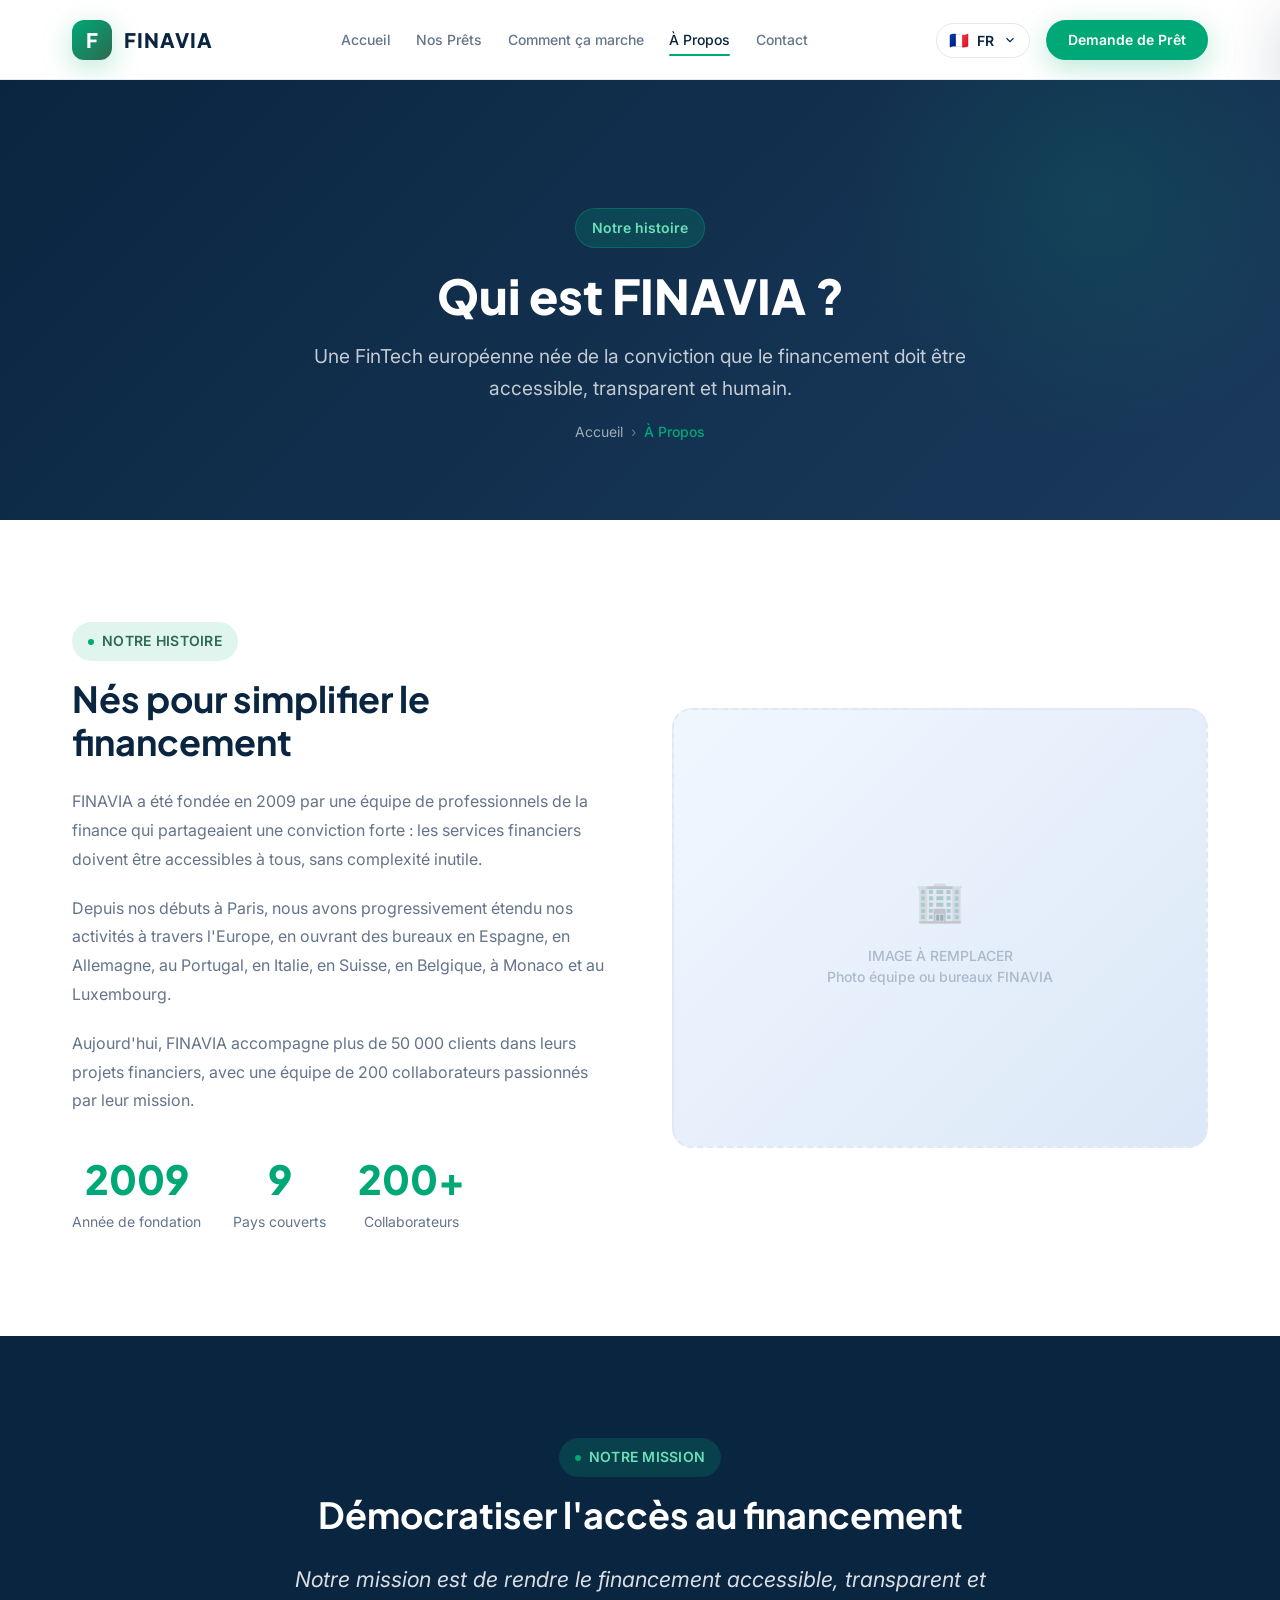
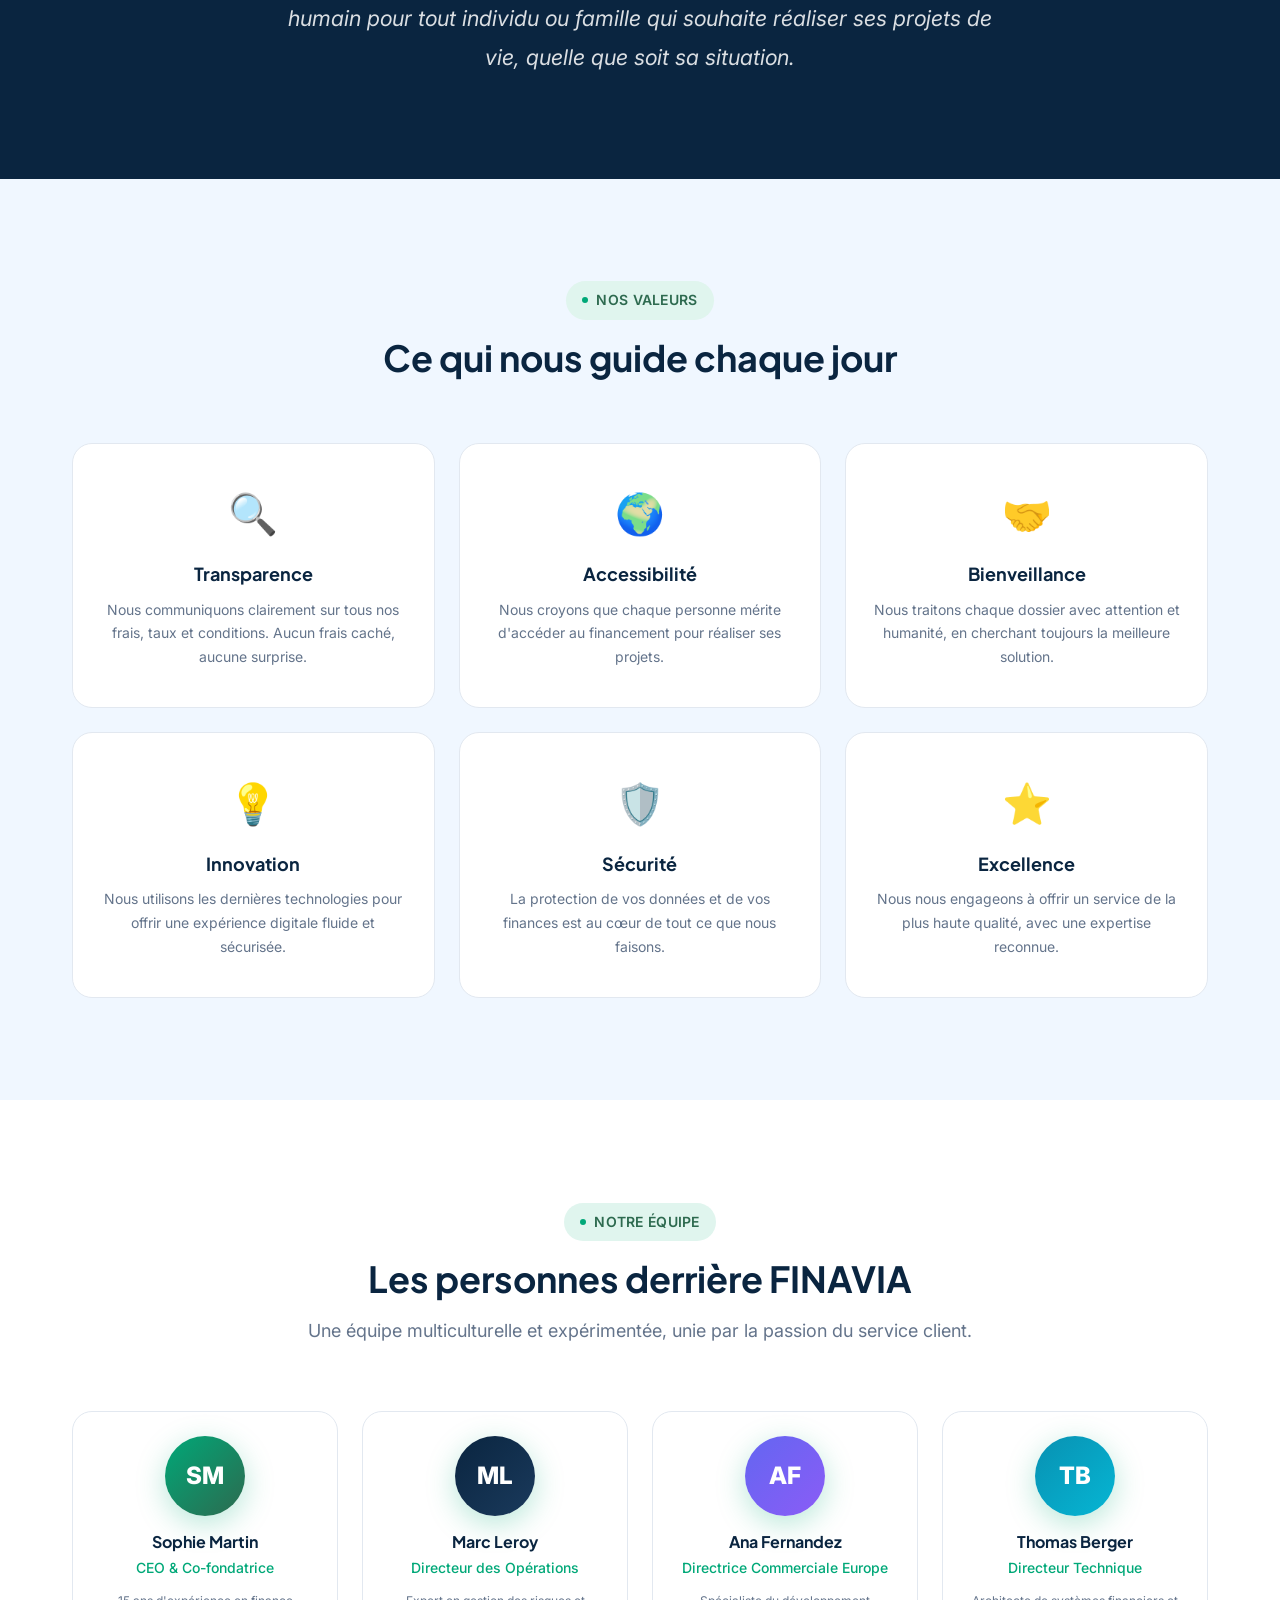
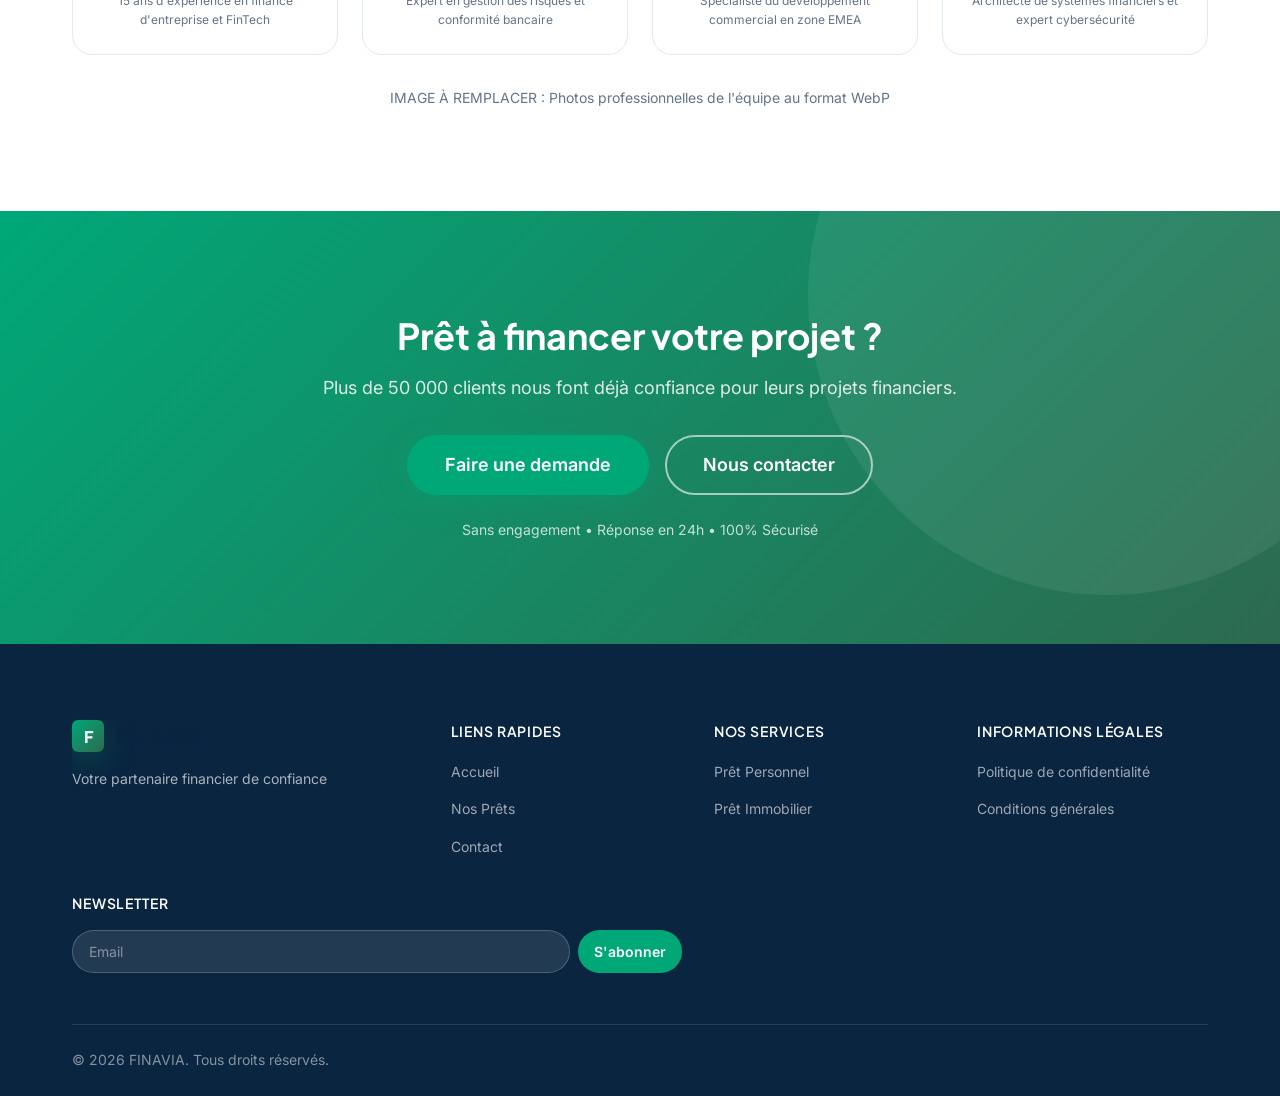
==== a-propos.html @ adb617b3 "premier commit" ====
<!DOCTYPE html>
<html lang="fr">
<head>
  <meta charset="UTF-8">
  <meta name="viewport" content="width=device-width, initial-scale=1.0">
  <title>À Propos – L'histoire de FINAVIA | Financement européen</title>
  <meta name="description" content="Découvrez FINAVIA : notre histoire, notre mission, nos valeurs et notre équipe. Une FinTech européenne dédiée à rendre le financement accessible à tous.">
  <link rel="icon" type="image/svg+xml" href="assets/favicon.svg">
  <link rel="preconnect" href="https://fonts.googleapis.com">
  <link href="https://fonts.googleapis.com/css2?family=Plus+Jakarta+Sans:wght@400;500;600;700;800&family=Inter:wght@400;500;600;700&display=swap" rel="stylesheet">
  <link rel="stylesheet" href="css/main.css">
  <link rel="stylesheet" href="css/animations.css">
  <link rel="stylesheet" href="css/responsive.css">
</head>
<body>
  <a class="skip-link" href="#main-content">Aller au contenu principal</a>
  <div class="mobile-overlay" id="mobileOverlay"></div>
  <header class="site-header" id="site-header">
    <div class="container header-inner">
      <a href="index.html" class="header-logo"><div class="logo-icon">F</div><span class="logo-text">FINAVIA</span></a>
      <nav class="header-nav"><ul class="nav-list">
        <li><a href="index.html" class="nav-link" data-i18n="nav.home">Accueil</a></li>
        <li><a href="nos-prets.html" class="nav-link" data-i18n="nav.loans">Nos Prêts</a></li>
        <li><a href="comment-ca-marche.html" class="nav-link" data-i18n="nav.howItWorks">Comment ça marche</a></li>
        <li><a href="a-propos.html" class="nav-link" data-i18n="nav.about">À Propos</a></li>
        <li><a href="contact.html" class="nav-link" data-i18n="nav.contact">Contact</a></li>
      </ul></nav>
      <div class="header-actions">
        <div class="lang-switcher" id="langSwitcher"><button class="lang-current" id="langCurrent" aria-haspopup="true" aria-expanded="false"><span class="lang-flag" id="currentFlag">🇫🇷</span><span class="lang-code" id="currentCode">FR</span><svg class="lang-chevron" viewBox="0 0 24 24" fill="none" stroke="currentColor" stroke-width="2"><polyline points="6 9 12 15 18 9"/></svg></button><div class="lang-dropdown" id="langDropdown" role="menu"><button class="lang-option" data-lang="fr">🇫🇷 Français</button><button class="lang-option" data-lang="es">🇪🇸 Español</button><button class="lang-option" data-lang="de">🇩🇪 Deutsch</button><button class="lang-option" data-lang="pt">🇵🇹 Português</button><button class="lang-option" data-lang="it">🇮🇹 Italiano</button></div></div>
        <a href="demande-de-pret.html" class="btn btn-primary btn-sm" data-i18n="nav.apply">Demande</a>
        <button class="hamburger" id="hamburger" aria-label="Menu" aria-expanded="false"><span class="hamburger-line"></span><span class="hamburger-line"></span><span class="hamburger-line"></span></button>
      </div>
    </div>
    <div class="mobile-menu" id="mobileMenu" aria-hidden="true"><div class="mobile-menu-inner"><div class="mobile-menu-header"><a href="index.html" class="header-logo"><div class="logo-icon logo-icon--sm">F</div><span class="logo-text">FINAVIA</span></a><button class="mobile-menu-close" id="mobileClose"><svg viewBox="0 0 24 24" fill="none" stroke="currentColor" stroke-width="2"><line x1="18" y1="6" x2="6" y2="18"/><line x1="6" y1="6" x2="18" y2="18"/></svg></button></div><nav><ul class="mobile-nav-list"><li><a href="index.html" class="mobile-nav-link" data-i18n="nav.home">Accueil</a></li><li><a href="nos-prets.html" class="mobile-nav-link" data-i18n="nav.loans">Nos Prêts</a></li><li><a href="comment-ca-marche.html" class="mobile-nav-link" data-i18n="nav.howItWorks">Comment ça marche</a></li><li><a href="a-propos.html" class="mobile-nav-link" data-i18n="nav.about">À Propos</a></li><li><a href="contact.html" class="mobile-nav-link" data-i18n="nav.contact">Contact</a></li><li><a href="demande-de-pret.html" class="mobile-nav-link mobile-cta" data-i18n="nav.apply">Demande de Prêt</a></li></ul></nav><div class="mobile-lang-section"><p class="mobile-lang-title">Langue</p><div class="mobile-lang-grid"><button class="mobile-lang-btn active" data-lang="fr">🇫🇷 FR</button><button class="mobile-lang-btn" data-lang="es">🇪🇸 ES</button><button class="mobile-lang-btn" data-lang="de">🇩🇪 DE</button><button class="mobile-lang-btn" data-lang="pt">🇵🇹 PT</button><button class="mobile-lang-btn" data-lang="it">🇮🇹 IT</button></div></div></div></div>
  </header>

  <main id="main-content">
    <section class="page-hero">
      <div class="container page-hero-content">
        <span class="page-hero-badge" data-i18n="about.hero.badge">Notre histoire</span>
        <h1 class="page-hero-title" data-i18n="about.hero.title">Qui est FINAVIA ?</h1>
        <p class="page-hero-subtitle" data-i18n="about.hero.subtitle">Une FinTech européenne née de la conviction que le financement doit être accessible, transparent et humain.</p>
        <nav class="breadcrumb"><a href="index.html" data-i18n="nav.home">Accueil</a><span class="breadcrumb-sep">›</span><span class="breadcrumb-current" data-i18n="nav.about">À Propos</span></nav>
      </div>
    </section>

    <!-- NOTRE HISTOIRE -->
    <section class="section">
      <div class="container">
        <div style="display:grid;grid-template-columns:1fr 1fr;gap:clamp(2rem,5vw,5rem);align-items:center;">
          <div class="reveal-left">
            <span class="section-badge" data-i18n="about.story.badge">Notre histoire</span>
            <h2 class="section-title" style="text-align:left;margin-bottom:1.5rem;" data-i18n="about.story.title">Nés pour simplifier le financement</h2>
            <p style="color:var(--clr-text-muted);line-height:1.8;margin-bottom:1.25rem;" data-i18n="about.story.p1">FINAVIA a été fondée en 2009 par une équipe de professionnels de la finance qui partageaient une conviction forte : les services financiers doivent être accessibles à tous, sans complexité inutile.</p>
            <p style="color:var(--clr-text-muted);line-height:1.8;margin-bottom:1.25rem;" data-i18n="about.story.p2">Depuis nos débuts à Paris, nous avons progressivement étendu nos activités à travers l'Europe, en ouvrant des bureaux en Espagne, en Allemagne, au Portugal, en Italie, en Suisse, en Belgique, à Monaco et au Luxembourg.</p>
            <p style="color:var(--clr-text-muted);line-height:1.8;margin-bottom:2rem;" data-i18n="about.story.p3">Aujourd'hui, FINAVIA accompagne plus de 50 000 clients dans leurs projets financiers, avec une équipe de 200 collaborateurs passionnés par leur mission.</p>
            <div style="display:flex;gap:2rem;flex-wrap:wrap;">
              <div style="text-align:center;"><div style="font-family:var(--font-display);font-size:2.5rem;font-weight:800;color:var(--clr-secondary);">2009</div><div style="font-size:0.875rem;color:var(--clr-text-muted);">Année de fondation</div></div>
              <div style="text-align:center;"><div style="font-family:var(--font-display);font-size:2.5rem;font-weight:800;color:var(--clr-secondary);">9</div><div style="font-size:0.875rem;color:var(--clr-text-muted);">Pays couverts</div></div>
              <div style="text-align:center;"><div style="font-family:var(--font-display);font-size:2.5rem;font-weight:800;color:var(--clr-secondary);">200+</div><div style="font-size:0.875rem;color:var(--clr-text-muted);">Collaborateurs</div></div>
            </div>
          </div>
          <div class="reveal-right">
            <div class="img-placeholder" style="min-height:440px;">
              <div class="img-placeholder-icon">🏢</div>
              <p class="img-placeholder-text">IMAGE À REMPLACER<br>Photo équipe ou bureaux FINAVIA</p>
            </div>
          </div>
        </div>
      </div>
    </section>

    <!-- MISSION -->
    <section class="section section--dark">
      <div class="container" style="text-align:center;max-width:800px;margin:0 auto;">
        <span class="section-badge" style="background:rgba(0,168,120,0.2);color:#6AE0B8;" data-i18n="about.mission.badge">Notre mission</span>
        <h2 class="section-title" data-i18n="about.mission.title">Démocratiser l'accès au financement</h2>
        <p style="font-size:clamp(1.1rem,2vw,1.35rem);color:rgba(255,255,255,0.85);line-height:1.8;font-style:italic;margin-top:1.5rem;" data-i18n="about.mission.text">"Notre mission est de rendre le financement accessible, transparent et humain pour tout individu ou famille qui souhaite réaliser ses projets de vie."</p>
      </div>
    </section>

    <!-- VALEURS -->
    <section class="section section--alt">
      <div class="container">
        <div class="section-header">
          <span class="section-badge" data-i18n="about.values.badge">Nos valeurs</span>
          <h2 class="section-title" data-i18n="about.values.title">Ce qui nous guide chaque jour</h2>
        </div>
        <div class="values-grid">
          <div class="value-card"><span class="value-icon">🔍</span><h3 class="value-title" data-i18n="about.val1.title">Transparence</h3><p class="value-desc" data-i18n="about.val1.desc">Nous communiquons clairement sur tous nos frais, taux et conditions. Aucun frais caché.</p></div>
          <div class="value-card"><span class="value-icon">🌍</span><h3 class="value-title" data-i18n="about.val2.title">Accessibilité</h3><p class="value-desc" data-i18n="about.val2.desc">Nous croyons que chaque personne mérite d'accéder au financement pour réaliser ses projets.</p></div>
          <div class="value-card"><span class="value-icon">🤝</span><h3 class="value-title" data-i18n="about.val3.title">Bienveillance</h3><p class="value-desc" data-i18n="about.val3.desc">Nous traitons chaque dossier avec attention et humanité, en cherchant toujours la meilleure solution.</p></div>
          <div class="value-card"><span class="value-icon">💡</span><h3 class="value-title" data-i18n="about.val4.title">Innovation</h3><p class="value-desc" data-i18n="about.val4.desc">Nous utilisons les dernières technologies pour offrir une expérience digitale fluide et sécurisée.</p></div>
          <div class="value-card"><span class="value-icon">🛡️</span><h3 class="value-title" data-i18n="about.val5.title">Sécurité</h3><p class="value-desc" data-i18n="about.val5.desc">La protection de vos données et de vos finances est au cœur de tout ce que nous faisons.</p></div>
          <div class="value-card"><span class="value-icon">⭐</span><h3 class="value-title" data-i18n="about.val6.title">Excellence</h3><p class="value-desc" data-i18n="about.val6.desc">Nous nous engageons à offrir un service de la plus haute qualité, avec une expertise reconnue.</p></div>
        </div>
      </div>
    </section>

    <!-- ÉQUIPE -->
    <section class="section">
      <div class="container">
        <div class="section-header">
          <span class="section-badge" data-i18n="about.team.badge">Notre équipe</span>
          <h2 class="section-title" data-i18n="about.team.title">Les personnes derrière FINAVIA</h2>
          <p class="section-subtitle" data-i18n="about.team.subtitle">Une équipe multiculturelle et expérimentée, unie par la passion du service client.</p>
        </div>
        <div class="team-grid">
          <div class="team-card">
            <div class="team-avatar">SM</div>
            <h3 class="team-name" data-i18n="team.1.name">Sophie Martin</h3>
            <p class="team-role" data-i18n="team.1.role">CEO & Co-fondatrice</p>
            <p class="team-bio" data-i18n="team.1.bio">15 ans d'expérience en finance d'entreprise et FinTech</p>
          </div>
          <div class="team-card">
            <div class="team-avatar" style="background:linear-gradient(135deg,#0A2540,#1a3a5c);">ML</div>
            <h3 class="team-name" data-i18n="team.2.name">Marc Leroy</h3>
            <p class="team-role" data-i18n="team.2.role">Directeur des Opérations</p>
            <p class="team-bio" data-i18n="team.2.bio">Expert en gestion des risques et conformité bancaire</p>
          </div>
          <div class="team-card">
            <div class="team-avatar" style="background:linear-gradient(135deg,#6366f1,#8b5cf6);">AF</div>
            <h3 class="team-name" data-i18n="team.3.name">Ana Fernandez</h3>
            <p class="team-role" data-i18n="team.3.role">Directrice Commerciale Europe</p>
            <p class="team-bio" data-i18n="team.3.bio">Spécialiste du développement commercial en zone EMEA</p>
          </div>
          <div class="team-card">
            <div class="team-avatar" style="background:linear-gradient(135deg,#0891b2,#06b6d4);">TB</div>
            <h3 class="team-name" data-i18n="team.4.name">Thomas Berger</h3>
            <p class="team-role" data-i18n="team.4.role">Directeur Technique</p>
            <p class="team-bio" data-i18n="team.4.bio">Architecte de systèmes financiers et expert cybersécurité</p>
          </div>
        </div>
        <div style="text-align:center;margin-top:2rem;">
          <p style="color:var(--clr-text-muted);font-size:0.875rem;">IMAGE À REMPLACER : Photos professionnelles de l'équipe au format WebP</p>
        </div>
      </div>
    </section>

    <!-- CTA -->
    <section class="cta-section">
      <div class="container cta-inner">
        <h2 class="section-title" data-i18n="cta.title">Rejoignez la famille FINAVIA</h2>
        <p class="section-subtitle">Plus de 50 000 clients nous font déjà confiance pour leurs projets financiers.</p>
        <div class="cta-buttons">
          <a href="demande-de-pret.html" class="btn btn-primary btn-lg" data-i18n="cta.button">Faire une demande</a>
          <a href="contact.html" class="btn btn-outline-white btn-lg" data-i18n="cta.button2">Nous contacter</a>
        </div>
        <p class="cta-note" data-i18n="cta.note">Sans engagement • Réponse en 24h • 100% Sécurisé</p>
      </div>
    </section>
  </main>

  <footer class="site-footer"><div class="container"><div class="footer-grid"><div class="footer-brand"><a href="index.html" class="footer-logo"><div class="logo-icon logo-icon--sm">F</div><span class="logo-text">FINAVIA</span></a><p class="footer-tagline" data-i18n="footer.tagline">Votre partenaire financier de confiance</p></div><div class="footer-col"><h3 class="footer-heading" data-i18n="footer.links">Liens rapides</h3><ul class="footer-links"><li><a href="index.html" data-i18n="nav.home">Accueil</a></li><li><a href="nos-prets.html" data-i18n="nav.loans">Nos Prêts</a></li><li><a href="contact.html" data-i18n="nav.contact">Contact</a></li></ul></div><div class="footer-col"><h3 class="footer-heading" data-i18n="footer.services">Services</h3><ul class="footer-links"><li><a href="nos-prets.html#personnel" data-i18n="service.personal.title">Prêt Personnel</a></li><li><a href="nos-prets.html#immo" data-i18n="service.immo.title">Prêt Immobilier</a></li></ul></div><div class="footer-col"><h3 class="footer-heading" data-i18n="footer.legal">Légal</h3><ul class="footer-links"><li><a href="#" data-i18n="footer.privacy">Confidentialité</a></li><li><a href="#" data-i18n="footer.terms">CGU</a></li></ul></div><div class="footer-col"><h3 class="footer-heading" data-i18n="footer.newsletter">Newsletter</h3><div class="newsletter-form"><input type="email" class="newsletter-input" id="newsletterEmail" placeholder="Email"><button class="newsletter-btn" id="newsletterBtn" data-i18n="footer.newsletter.btn">S'abonner</button></div></div></div><div class="footer-bottom"><p class="footer-copy">© <span id="currentYear">2024</span> FINAVIA. <span data-i18n="footer.rights">Tous droits réservés</span>.</p></div></div></footer>

  <script src="js/i18n.js"></script>
  <script src="js/main.js"></script>
  <script src="js/animations.js"></script>
</body>
</html>
---- css/main.css ----
/* =============================================
   FINAVIA - STYLESHEET PRINCIPAL
   Version : 1.0.0
   Description : Feuille de style principale de la plateforme FINAVIA.
   Contient : variables CSS, reset, typographie, composants,
   header, hero, sections, cartes, boutons, formulaires, footer.
   ============================================= */

/* =============================================
   1. VARIABLES CSS - SYSTÈME DE DESIGN (TOKENS)
   Modifier ces valeurs pour changer le thème global
   ============================================= */
:root {
  /* --- Couleurs principales --- */
  --clr-primary:        #0A2540;   /* Bleu marine profond - titres, confiance */
  --clr-primary-light:  #1a3a5c;   /* Variante plus claire du primaire */
  --clr-primary-dark:   #061829;   /* Variante sombre */
  --clr-secondary:      #00A878;   /* Vert émeraude - CTAs, accents */
  --clr-secondary-dk:   #008a63;   /* Vert sombre - hover */
  --clr-secondary-lt:   #e0f5ee;   /* Vert clair - backgrounds */
  --clr-accent:         #2D6A4F;   /* Vert forêt - profondeur */

  /* --- Arrière-plans --- */
  --clr-bg:             #FFFFFF;   /* Blanc pur */
  --clr-bg-alt:         #F0F7FF;   /* Bleu glace - sections alternées */
  --clr-bg-green:       #E8F5EF;   /* Vert menthe - sections vertes */
  --clr-bg-dark:        #0A2540;   /* Fond sombre */
  --clr-bg-card:        #FFFFFF;   /* Fond des cartes */

  /* --- Texte --- */
  --clr-text:           #0A2540;   /* Texte principal */
  --clr-text-muted:     #64748B;   /* Texte secondaire */
  --clr-text-light:     #94A3B8;   /* Texte léger */
  --clr-white:          #FFFFFF;
  --clr-border:         #E2E8F0;
  --clr-border-focus:   #00A878;
  --clr-error:          #EF4444;
  --clr-success:        #10B981;
  --clr-warning:        #F59E0B;

  /* --- Typographie --- */
  --font-display: 'Plus Jakarta Sans', 'Segoe UI', system-ui, sans-serif;
  --font-body:    'Inter', 'Helvetica Neue', Arial, sans-serif;

  /* Échelle typographique */
  --text-xs:   0.75rem;    /* 12px */
  --text-sm:   0.875rem;   /* 14px */
  --text-base: 1rem;       /* 16px */
  --text-lg:   1.125rem;   /* 18px */
  --text-xl:   1.25rem;    /* 20px */
  --text-2xl:  1.5rem;     /* 24px */
  --text-3xl:  1.875rem;   /* 30px */
  --text-4xl:  2.25rem;    /* 36px */
  --text-5xl:  3rem;       /* 48px */
  --text-6xl:  3.75rem;    /* 60px */

  --weight-normal:    400;
  --weight-medium:    500;
  --weight-semibold:  600;
  --weight-bold:      700;
  --weight-extrabold: 800;

  /* --- Espacements --- */
  --sp-1:  0.25rem;
  --sp-2:  0.5rem;
  --sp-3:  0.75rem;
  --sp-4:  1rem;
  --sp-5:  1.25rem;
  --sp-6:  1.5rem;
  --sp-8:  2rem;
  --sp-10: 2.5rem;
  --sp-12: 3rem;
  --sp-16: 4rem;
  --sp-20: 5rem;
  --sp-24: 6rem;
  --sp-32: 8rem;

  /* --- Rayons de bordures --- */
  --radius-sm:   6px;
  --radius-md:   12px;
  --radius-lg:   20px;
  --radius-xl:   28px;
  --radius-full: 9999px;

  /* --- Ombres --- */
  --shadow-xs: 0 1px 3px rgba(10, 37, 64, 0.06);
  --shadow-sm: 0 4px 12px rgba(10, 37, 64, 0.08);
  --shadow-md: 0 8px 30px rgba(10, 37, 64, 0.12);
  --shadow-lg: 0 20px 60px rgba(10, 37, 64, 0.18);
  --shadow-green: 0 8px 30px rgba(0, 168, 120, 0.28);
  --shadow-green-lg: 0 16px 50px rgba(0, 168, 120, 0.35);

  /* --- Transitions --- */
  --ease-fast:   150ms cubic-bezier(0.4, 0, 0.2, 1);
  --ease-normal: 300ms cubic-bezier(0.4, 0, 0.2, 1);
  --ease-slow:   500ms cubic-bezier(0.4, 0, 0.2, 1);

  /* --- Layout --- */
  --max-width:         1280px;
  --container-padding: clamp(1rem, 4vw, 2rem);
  --header-height:     80px;

  /* --- Z-Index --- */
  --z-base:    0;
  --z-raised:  10;
  --z-overlay: 100;
  --z-modal:   200;
  --z-nav:     1000;
  --z-toast:   9999;
}

/* =============================================
   2. RESET & BASE
   Normalise les styles cross-navigateurs
   ============================================= */
*, *::before, *::after {
  box-sizing: border-box;
  margin: 0;
  padding: 0;
}

html {
  scroll-behavior: smooth;
  font-size: 16px;
  -webkit-text-size-adjust: 100%;
}

body {
  font-family: var(--font-body);
  font-size: var(--text-base);
  color: var(--clr-text);
  background-color: var(--clr-bg);
  line-height: 1.6;
  overflow-x: hidden;
  -webkit-font-smoothing: antialiased;
  -moz-osx-font-smoothing: grayscale;
}

/* Gestion des mots longs pour toutes les langues (allemand etc.) */
p, h1, h2, h3, h4, h5, h6, span, li, td, th, label, a, button {
  word-wrap: break-word;
  overflow-wrap: break-word;
  hyphens: auto;
  -webkit-hyphens: auto;
  -ms-hyphens: auto;
}

img {
  max-width: 100%;
  height: auto;
  display: block;
}

a {
  color: inherit;
  text-decoration: none;
}

ul, ol {
  list-style: none;
}

button {
  font-family: inherit;
  cursor: pointer;
  border: none;
  background: none;
}

input, textarea, select {
  font-family: inherit;
  font-size: inherit;
}

/* Focus visible pour accessibilité */
:focus-visible {
  outline: 2px solid var(--clr-secondary);
  outline-offset: 3px;
}

/* Réduction animations pour utilisateurs sensibles */
@media (prefers-reduced-motion: reduce) {
  *, *::before, *::after {
    animation-duration: 0.01ms !important;
    transition-duration: 0.01ms !important;
  }
}

/* =============================================
   3. UTILITAIRES
   Classes réutilisables
   ============================================= */

/* Conteneur principal */
.container {
  width: 100%;
  max-width: var(--max-width);
  margin: 0 auto;
  padding: 0 var(--container-padding);
}

/* Sections */
.section {
  padding: clamp(4rem, 8vw, 7rem) 0;
}

.section--alt {
  background-color: var(--clr-bg-alt);
}

.section--green {
  background-color: var(--clr-bg-green);
}

.section--dark {
  background-color: var(--clr-bg-dark);
  color: var(--clr-white);
}

/* En-têtes de section */
.section-header {
  text-align: center;
  margin-bottom: clamp(2.5rem, 5vw, 4rem);
  max-width: 720px;
  margin-left: auto;
  margin-right: auto;
}

.section-badge {
  display: inline-flex;
  align-items: center;
  gap: var(--sp-2);
  background: var(--clr-secondary-lt);
  color: var(--clr-accent);
  font-size: var(--text-sm);
  font-weight: var(--weight-semibold);
  padding: var(--sp-2) var(--sp-4);
  border-radius: var(--radius-full);
  margin-bottom: var(--sp-4);
  letter-spacing: 0.02em;
  text-transform: uppercase;
}

.section-badge::before {
  content: '';
  width: 6px;
  height: 6px;
  border-radius: 50%;
  background: var(--clr-secondary);
  flex-shrink: 0;
}

.section-title {
  font-family: var(--font-display);
  font-size: clamp(var(--text-2xl), 3.5vw, var(--text-4xl));
  font-weight: var(--weight-bold);
  color: var(--clr-primary);
  line-height: 1.2;
  margin-bottom: var(--sp-4);
}

.section--dark .section-title {
  color: var(--clr-white);
}

.section-subtitle {
  font-size: clamp(var(--text-base), 1.5vw, var(--text-lg));
  color: var(--clr-text-muted);
  line-height: 1.7;
}

.section--dark .section-subtitle {
  color: rgba(255,255,255,0.75);
}

/* Surligné vert */
.text-green {
  color: var(--clr-secondary);
}

/* =============================================
   4. BOUTONS
   Variantes de boutons réutilisables
   ============================================= */
.btn {
  display: inline-flex;
  align-items: center;
  justify-content: center;
  gap: var(--sp-2);
  padding: 0.75rem 1.75rem;
  border-radius: var(--radius-full);
  font-family: var(--font-body);
  font-size: var(--text-base);
  font-weight: var(--weight-semibold);
  line-height: 1.3;
  cursor: pointer;
  border: 2px solid transparent;
  transition: all var(--ease-normal);
  text-decoration: none;
  white-space: normal;
  text-align: center;
  min-height: 48px;
  min-width: 140px;
}

/* Bouton primaire (vert) */
.btn-primary {
  background: var(--clr-secondary);
  color: var(--clr-white);
  border-color: var(--clr-secondary);
  box-shadow: var(--shadow-green);
}

.btn-primary:hover {
  background: var(--clr-secondary-dk);
  border-color: var(--clr-secondary-dk);
  transform: translateY(-2px);
  box-shadow: var(--shadow-green-lg);
}

.btn-primary:active {
  transform: translateY(0);
}

/* Bouton secondaire (outline vert) */
.btn-secondary {
  background: transparent;
  color: var(--clr-secondary);
  border-color: var(--clr-secondary);
}

.btn-secondary:hover {
  background: var(--clr-secondary);
  color: var(--clr-white);
  transform: translateY(-2px);
}

/* Bouton outline blanc (sur fond sombre) */
.btn-outline-white {
  background: transparent;
  color: var(--clr-white);
  border-color: rgba(255,255,255,0.6);
}

.btn-outline-white:hover {
  background: rgba(255,255,255,0.15);
  border-color: var(--clr-white);
  transform: translateY(-2px);
}

/* Bouton dark (bleu marine) */
.btn-dark {
  background: var(--clr-primary);
  color: var(--clr-white);
  border-color: var(--clr-primary);
}

.btn-dark:hover {
  background: var(--clr-primary-light);
  transform: translateY(-2px);
}

/* Tailles */
.btn-sm {
  padding: 0.55rem 1.25rem;
  font-size: var(--text-sm);
  min-height: 40px;
  min-width: 100px;
}

.btn-lg {
  padding: 1rem 2.25rem;
  font-size: var(--text-lg);
  min-height: 56px;
}

/* =============================================
   5. CARTES
   Composant carte réutilisable
   ============================================= */
.card {
  background: var(--clr-bg-card);
  border-radius: var(--radius-lg);
  box-shadow: var(--shadow-sm);
  padding: var(--sp-8);
  border: 1px solid var(--clr-border);
  transition: transform var(--ease-normal), box-shadow var(--ease-normal);
  min-width: 0; /* Empêche le débordement dans flex/grid */
}

.card:hover {
  transform: translateY(-4px);
  box-shadow: var(--shadow-md);
}

.card-icon {
  width: 56px;
  height: 56px;
  background: var(--clr-secondary-lt);
  border-radius: var(--radius-md);
  display: flex;
  align-items: center;
  justify-content: center;
  margin-bottom: var(--sp-5);
  font-size: 1.5rem;
  flex-shrink: 0;
}

.card-icon svg {
  width: 28px;
  height: 28px;
  color: var(--clr-secondary);
}

.card-title {
  font-family: var(--font-display);
  font-size: var(--text-xl);
  font-weight: var(--weight-bold);
  color: var(--clr-primary);
  margin-bottom: var(--sp-3);
  line-height: 1.3;
}

.card-desc {
  color: var(--clr-text-muted);
  font-size: var(--text-sm);
  line-height: 1.7;
  margin-bottom: var(--sp-5);
}

.card-tag {
  display: inline-block;
  background: var(--clr-bg-alt);
  color: var(--clr-primary);
  font-size: var(--text-xs);
  font-weight: var(--weight-semibold);
  padding: var(--sp-1) var(--sp-3);
  border-radius: var(--radius-full);
  margin-bottom: var(--sp-4);
}

/* =============================================
   6. BADGE AVATAR / TÉMOIGNAGES
   ============================================= */
.avatar {
  width: 48px;
  height: 48px;
  border-radius: 50%;
  background: linear-gradient(135deg, var(--clr-secondary), var(--clr-accent));
  display: flex;
  align-items: center;
  justify-content: center;
  color: var(--clr-white);
  font-weight: var(--weight-bold);
  font-size: var(--text-base);
  flex-shrink: 0;
  overflow: hidden;
}

.avatar img {
  width: 100%;
  height: 100%;
  object-fit: cover;
}

.stars {
  display: flex;
  gap: 2px;
  color: #F59E0B;
  font-size: var(--text-base);
}

/* =============================================
   7. HEADER & NAVIGATION
   Header fixe avec logo, nav, langue, hamburger
   ============================================= */
.site-header {
  position: fixed;
  top: 0;
  left: 0;
  right: 0;
  height: var(--header-height);
  background: rgba(255, 255, 255, 0.95);
  backdrop-filter: blur(12px);
  -webkit-backdrop-filter: blur(12px);
  border-bottom: 1px solid rgba(226, 232, 240, 0.8);
  z-index: var(--z-nav);
  transition: box-shadow var(--ease-normal);
}

.site-header.scrolled {
  box-shadow: var(--shadow-md);
}

.header-inner {
  display: flex;
  align-items: center;
  justify-content: space-between;
  height: var(--header-height);
  gap: var(--sp-4);
}

/* Logo */
.header-logo {
  display: flex;
  align-items: center;
  gap: var(--sp-3);
  text-decoration: none;
  flex-shrink: 0;
}

.logo-icon {
  width: 40px;
  height: 40px;
  background: linear-gradient(135deg, var(--clr-secondary), var(--clr-accent));
  border-radius: var(--radius-md);
  display: flex;
  align-items: center;
  justify-content: center;
  color: var(--clr-white);
  font-family: var(--font-display);
  font-weight: var(--weight-extrabold);
  font-size: var(--text-xl);
  flex-shrink: 0;
  box-shadow: var(--shadow-green);
}

.logo-icon--sm {
  width: 32px;
  height: 32px;
  font-size: var(--text-base);
  border-radius: var(--radius-sm);
}

.logo-text {
  font-family: var(--font-display);
  font-weight: var(--weight-extrabold);
  font-size: var(--text-xl);
  color: var(--clr-primary);
  letter-spacing: 0.05em;
}

/* Navigation desktop */
.header-nav {
  display: flex;
  align-items: center;
}

.nav-list {
  display: flex;
  align-items: center;
  gap: clamp(var(--sp-4), 2vw, var(--sp-8));
}

.nav-link {
  font-size: var(--text-sm);
  font-weight: var(--weight-medium);
  color: var(--clr-text-muted);
  text-decoration: none;
  padding: var(--sp-2) 0;
  position: relative;
  transition: color var(--ease-fast);
  white-space: nowrap;
}

.nav-link::after {
  content: '';
  position: absolute;
  bottom: 0;
  left: 0;
  width: 0;
  height: 2px;
  background: var(--clr-secondary);
  border-radius: var(--radius-full);
  transition: width var(--ease-normal);
}

.nav-link:hover,
.nav-link.active {
  color: var(--clr-primary);
}

.nav-link:hover::after,
.nav-link.active::after {
  width: 100%;
}

/* Actions header */
.header-actions {
  display: flex;
  align-items: center;
  gap: var(--sp-4);
  flex-shrink: 0;
}

/* Sélecteur de langue */
.lang-switcher {
  position: relative;
}

.lang-current {
  display: flex;
  align-items: center;
  gap: var(--sp-2);
  padding: var(--sp-2) var(--sp-3);
  border-radius: var(--radius-full);
  border: 1px solid var(--clr-border);
  background: var(--clr-bg);
  color: var(--clr-text);
  font-size: var(--text-sm);
  font-weight: var(--weight-medium);
  cursor: pointer;
  transition: all var(--ease-fast);
  white-space: nowrap;
}

.lang-current:hover {
  border-color: var(--clr-secondary);
  background: var(--clr-secondary-lt);
}

.lang-flag {
  font-size: var(--text-base);
  line-height: 1;
}

.lang-code {
  font-weight: var(--weight-semibold);
  letter-spacing: 0.05em;
}

.lang-chevron {
  width: 14px;
  height: 14px;
  transition: transform var(--ease-fast);
  flex-shrink: 0;
}

.lang-switcher.open .lang-chevron {
  transform: rotate(180deg);
}

.lang-dropdown {
  position: absolute;
  top: calc(100% + var(--sp-2));
  right: 0;
  background: var(--clr-white);
  border: 1px solid var(--clr-border);
  border-radius: var(--radius-md);
  box-shadow: var(--shadow-md);
  padding: var(--sp-2);
  min-width: 160px;
  opacity: 0;
  pointer-events: none;
  transform: translateY(-8px);
  transition: all var(--ease-normal);
  z-index: var(--z-overlay);
}

.lang-switcher.open .lang-dropdown {
  opacity: 1;
  pointer-events: auto;
  transform: translateY(0);
}

.lang-option {
  display: flex;
  align-items: center;
  gap: var(--sp-3);
  width: 100%;
  padding: var(--sp-2) var(--sp-3);
  border-radius: var(--radius-sm);
  font-size: var(--text-sm);
  font-weight: var(--weight-medium);
  color: var(--clr-text-muted);
  cursor: pointer;
  transition: all var(--ease-fast);
  text-align: left;
}

.lang-option:hover,
.lang-option.selected {
  background: var(--clr-secondary-lt);
  color: var(--clr-accent);
}

/* Bouton hamburger (mobile) */
.hamburger {
  display: none;
  flex-direction: column;
  justify-content: center;
  gap: 5px;
  width: 40px;
  height: 40px;
  padding: var(--sp-2);
  border-radius: var(--radius-sm);
  cursor: pointer;
  transition: background var(--ease-fast);
}

.hamburger:hover {
  background: var(--clr-bg-alt);
}

.hamburger-line {
  display: block;
  width: 22px;
  height: 2px;
  background: var(--clr-primary);
  border-radius: var(--radius-full);
  transition: all var(--ease-normal);
  transform-origin: center;
}

.hamburger.open .hamburger-line:nth-child(1) {
  transform: translateY(7px) rotate(45deg);
}
.hamburger.open .hamburger-line:nth-child(2) {
  opacity: 0;
  transform: scaleX(0);
}
.hamburger.open .hamburger-line:nth-child(3) {
  transform: translateY(-7px) rotate(-45deg);
}

/* Menu mobile */
.mobile-menu {
  position: fixed;
  top: 0;
  right: 0;
  bottom: 0;
  width: min(85vw, 380px);
  background: var(--clr-white);
  box-shadow: var(--shadow-lg);
  z-index: calc(var(--z-nav) + 10);
  transform: translateX(100%);
  transition: transform var(--ease-slow);
  overflow-y: auto;
  overflow-x: hidden;
}

.mobile-menu.open {
  transform: translateX(0);
}

/* Overlay sombre */
.mobile-overlay {
  position: fixed;
  inset: 0;
  background: rgba(10, 37, 64, 0.5);
  z-index: calc(var(--z-nav) + 5);
  opacity: 0;
  pointer-events: none;
  transition: opacity var(--ease-slow);
}

.mobile-overlay.visible {
  opacity: 1;
  pointer-events: auto;
}

.mobile-menu-inner {
  padding: var(--sp-6);
  display: flex;
  flex-direction: column;
  min-height: 100%;
}

.mobile-menu-header {
  display: flex;
  align-items: center;
  justify-content: space-between;
  margin-bottom: var(--sp-8);
  padding-bottom: var(--sp-6);
  border-bottom: 1px solid var(--clr-border);
}

.mobile-menu-close {
  width: 40px;
  height: 40px;
  display: flex;
  align-items: center;
  justify-content: center;
  border-radius: 50%;
  background: var(--clr-bg-alt);
  color: var(--clr-text);
  cursor: pointer;
  transition: background var(--ease-fast);
}

.mobile-menu-close:hover {
  background: var(--clr-secondary-lt);
  color: var(--clr-secondary);
}

.mobile-menu-close svg {
  width: 20px;
  height: 20px;
}

.mobile-nav-list {
  display: flex;
  flex-direction: column;
  gap: var(--sp-1);
  margin-bottom: var(--sp-8);
  flex-grow: 1;
}

.mobile-nav-link {
  display: block;
  padding: var(--sp-4) var(--sp-4);
  font-size: var(--text-base);
  font-weight: var(--weight-medium);
  color: var(--clr-text);
  border-radius: var(--radius-md);
  transition: all var(--ease-fast);
}

.mobile-nav-link:hover {
  background: var(--clr-bg-alt);
  color: var(--clr-primary);
}

.mobile-nav-link.mobile-cta {
  background: var(--clr-secondary);
  color: var(--clr-white);
  text-align: center;
  margin-top: var(--sp-4);
  font-weight: var(--weight-semibold);
}

.mobile-nav-link.mobile-cta:hover {
  background: var(--clr-secondary-dk);
}

/* Langue mobile */
.mobile-lang-section {
  padding-top: var(--sp-6);
  border-top: 1px solid var(--clr-border);
}

.mobile-lang-title {
  font-size: var(--text-xs);
  font-weight: var(--weight-semibold);
  color: var(--clr-text-light);
  letter-spacing: 0.08em;
  text-transform: uppercase;
  margin-bottom: var(--sp-3);
}

.mobile-lang-grid {
  display: flex;
  flex-wrap: wrap;
  gap: var(--sp-2);
}

.mobile-lang-btn {
  padding: var(--sp-2) var(--sp-3);
  border-radius: var(--radius-full);
  border: 1px solid var(--clr-border);
  font-size: var(--text-sm);
  font-weight: var(--weight-medium);
  color: var(--clr-text-muted);
  cursor: pointer;
  transition: all var(--ease-fast);
  background: var(--clr-bg);
}

.mobile-lang-btn:hover,
.mobile-lang-btn.active {
  border-color: var(--clr-secondary);
  background: var(--clr-secondary-lt);
  color: var(--clr-accent);
}

/* =============================================
   8. HERO SECTION - PAGE ACCUEIL
   Bannière principale avec gradient et éléments flottants
   ============================================= */
.hero {
  position: relative;
  min-height: 100vh;
  background: linear-gradient(135deg, #0A2540 0%, #0d3060 45%, #0A2540 100%);
  display: flex;
  align-items: center;
  overflow: hidden;
  padding-top: var(--header-height);
}

/* Éléments décoratifs flottants en arrière-plan */
.hero::before {
  content: '';
  position: absolute;
  top: -20%;
  right: -10%;
  width: 600px;
  height: 600px;
  background: radial-gradient(circle, rgba(0, 168, 120, 0.15) 0%, transparent 70%);
  border-radius: 50%;
  animation: floatGlow 8s ease-in-out infinite;
}

.hero::after {
  content: '';
  position: absolute;
  bottom: -10%;
  left: -5%;
  width: 500px;
  height: 500px;
  background: radial-gradient(circle, rgba(45, 106, 79, 0.12) 0%, transparent 70%);
  border-radius: 50%;
  animation: floatGlow 10s ease-in-out infinite reverse;
}

@keyframes floatGlow {
  0%, 100% { transform: translate(0, 0) scale(1); }
  33% { transform: translate(20px, -30px) scale(1.05); }
  66% { transform: translate(-15px, 20px) scale(0.95); }
}

.hero-inner {
  position: relative;
  z-index: var(--z-raised);
  display: grid;
  grid-template-columns: 1fr 1fr;
  gap: clamp(2rem, 5vw, 5rem);
  align-items: center;
  padding: clamp(3rem, 6vw, 5rem) 0;
  width: 100%;
}

.hero-content {
  color: var(--clr-white);
}

.hero-badge {
  display: inline-flex;
  align-items: center;
  gap: var(--sp-2);
  background: rgba(0, 168, 120, 0.2);
  border: 1px solid rgba(0, 168, 120, 0.4);
  color: #6AE0B8;
  font-size: var(--text-sm);
  font-weight: var(--weight-semibold);
  padding: var(--sp-2) var(--sp-4);
  border-radius: var(--radius-full);
  margin-bottom: var(--sp-6);
}

.hero-badge::before {
  content: '';
  width: 6px;
  height: 6px;
  border-radius: 50%;
  background: var(--clr-secondary);
  animation: pulse 2s infinite;
  flex-shrink: 0;
}

@keyframes pulse {
  0%, 100% { opacity: 1; transform: scale(1); }
  50% { opacity: 0.6; transform: scale(0.8); }
}

.hero-title {
  font-family: var(--font-display);
  font-size: clamp(var(--text-3xl), 5vw, var(--text-6xl));
  font-weight: var(--weight-extrabold);
  line-height: 1.1;
  margin-bottom: var(--sp-6);
  color: var(--clr-white);
}

.hero-title-line {
  display: block;
}

.hero-title-highlight {
  display: block;
  color: var(--clr-secondary);
  position: relative;
}

.hero-subtitle {
  font-size: clamp(var(--text-base), 1.5vw, var(--text-xl));
  color: rgba(255, 255, 255, 0.8);
  line-height: 1.7;
  margin-bottom: var(--sp-8);
  max-width: 520px;
}

.hero-ctas {
  display: flex;
  gap: var(--sp-4);
  flex-wrap: wrap;
  margin-bottom: var(--sp-8);
}

.hero-trust {
  display: flex;
  gap: var(--sp-6);
  flex-wrap: wrap;
}

.hero-trust-item {
  display: flex;
  align-items: center;
  gap: var(--sp-2);
  color: rgba(255, 255, 255, 0.8);
  font-size: var(--text-sm);
}

.hero-trust-icon {
  width: 20px;
  height: 20px;
  color: var(--clr-secondary);
  flex-shrink: 0;
}

/* Carte flottante côté droit du hero */
.hero-visual {
  display: flex;
  justify-content: center;
  align-items: center;
  position: relative;
}

.hero-card {
  background: rgba(255, 255, 255, 0.1);
  backdrop-filter: blur(20px);
  -webkit-backdrop-filter: blur(20px);
  border: 1px solid rgba(255, 255, 255, 0.2);
  border-radius: var(--radius-xl);
  padding: clamp(1.5rem, 3vw, 2.5rem);
  width: 100%;
  max-width: 420px;
  box-shadow: 0 25px 50px rgba(0, 0, 0, 0.3);
  animation: heroCardFloat 6s ease-in-out infinite;
}

@keyframes heroCardFloat {
  0%, 100% { transform: translateY(0); }
  50% { transform: translateY(-12px); }
}

.hero-card-header {
  display: flex;
  align-items: center;
  justify-content: space-between;
  margin-bottom: var(--sp-6);
}

.hero-card-logo {
  display: flex;
  align-items: center;
  gap: var(--sp-2);
  color: var(--clr-white);
  font-family: var(--font-display);
  font-weight: var(--weight-bold);
}

.hero-card-badge {
  background: var(--clr-secondary);
  color: var(--clr-white);
  font-size: var(--text-xs);
  font-weight: var(--weight-semibold);
  padding: var(--sp-1) var(--sp-3);
  border-radius: var(--radius-full);
}

.hero-card-amount {
  font-family: var(--font-display);
  font-size: clamp(var(--text-3xl), 4vw, var(--text-4xl));
  font-weight: var(--weight-extrabold);
  color: var(--clr-white);
  margin-bottom: var(--sp-1);
}

.hero-card-label {
  font-size: var(--text-sm);
  color: rgba(255,255,255,0.7);
  margin-bottom: var(--sp-5);
}

.hero-card-bar-wrap {
  background: rgba(255,255,255,0.15);
  border-radius: var(--radius-full);
  height: 8px;
  margin-bottom: var(--sp-5);
  overflow: hidden;
}

.hero-card-bar {
  height: 100%;
  width: 65%;
  background: linear-gradient(90deg, var(--clr-secondary), #6AE0B8);
  border-radius: var(--radius-full);
  animation: barGrow 2s ease-out forwards;
}

@keyframes barGrow {
  from { width: 0%; }
  to { width: 65%; }
}

.hero-card-stats {
  display: grid;
  grid-template-columns: 1fr 1fr;
  gap: var(--sp-4);
}

.hero-card-stat {
  background: rgba(255,255,255,0.08);
  border-radius: var(--radius-md);
  padding: var(--sp-3) var(--sp-4);
}

.hero-card-stat-value {
  font-family: var(--font-display);
  font-size: var(--text-xl);
  font-weight: var(--weight-bold);
  color: var(--clr-white);
  margin-bottom: var(--sp-1);
}

.hero-card-stat-label {
  font-size: var(--text-xs);
  color: rgba(255,255,255,0.6);
}

/* Élément flottant (badge de confiance) */
.hero-floating-badge {
  position: absolute;
  bottom: -20px;
  left: -20px;
  background: var(--clr-white);
  border-radius: var(--radius-md);
  padding: var(--sp-3) var(--sp-4);
  display: flex;
  align-items: center;
  gap: var(--sp-3);
  box-shadow: var(--shadow-md);
  animation: floatBadge 4s ease-in-out infinite;
}

@keyframes floatBadge {
  0%, 100% { transform: translate(0, 0); }
  50% { transform: translate(5px, -8px); }
}

.hero-floating-icon {
  width: 36px;
  height: 36px;
  background: var(--clr-secondary-lt);
  border-radius: var(--radius-sm);
  display: flex;
  align-items: center;
  justify-content: center;
  color: var(--clr-secondary);
  flex-shrink: 0;
}

.hero-floating-icon svg {
  width: 18px;
  height: 18px;
}

.hero-floating-text strong {
  display: block;
  font-size: var(--text-sm);
  font-weight: var(--weight-bold);
  color: var(--clr-primary);
}

.hero-floating-text span {
  font-size: var(--text-xs);
  color: var(--clr-text-muted);
}

/* Flèche scroll */
.hero-scroll {
  position: absolute;
  bottom: var(--sp-8);
  left: 50%;
  transform: translateX(-50%);
  color: rgba(255,255,255,0.5);
  display: flex;
  flex-direction: column;
  align-items: center;
  gap: var(--sp-2);
  font-size: var(--text-xs);
  letter-spacing: 0.1em;
  animation: scrollBounce 2s ease-in-out infinite;
  cursor: pointer;
  z-index: var(--z-raised);
}

@keyframes scrollBounce {
  0%, 100% { transform: translateX(-50%) translateY(0); }
  50% { transform: translateX(-50%) translateY(6px); }
}

.hero-scroll svg {
  width: 20px;
  height: 20px;
}

/* =============================================
   9. SECTION STATISTIQUES
   Chiffres clés avec animation au scroll
   ============================================= */
.stats-section {
  padding: clamp(3rem, 6vw, 5rem) 0;
  background: var(--clr-primary);
}

.stats-grid {
  display: grid;
  grid-template-columns: repeat(4, 1fr);
  gap: var(--sp-8);
  text-align: center;
}

.stat-item {
  position: relative;
  padding: var(--sp-6);
}

.stat-item:not(:last-child)::after {
  content: '';
  position: absolute;
  right: 0;
  top: 20%;
  height: 60%;
  width: 1px;
  background: rgba(255,255,255,0.15);
}

.stat-value {
  font-family: var(--font-display);
  font-size: clamp(var(--text-3xl), 4vw, var(--text-5xl));
  font-weight: var(--weight-extrabold);
  color: var(--clr-secondary);
  line-height: 1;
  margin-bottom: var(--sp-2);
  display: block;
}

.stat-suffix {
  color: var(--clr-secondary);
}

.stat-label {
  font-size: var(--text-sm);
  color: rgba(255,255,255,0.7);
  font-weight: var(--weight-medium);
  line-height: 1.4;
}

/* =============================================
   10. SECTION SERVICES / PRÊTS
   Grille de cartes services
   ============================================= */
.services-grid {
  display: grid;
  grid-template-columns: repeat(3, 1fr);
  gap: clamp(1rem, 2vw, 1.5rem);
}

.service-card {
  background: var(--clr-white);
  border-radius: var(--radius-lg);
  padding: clamp(1.5rem, 3vw, 2rem);
  border: 1px solid var(--clr-border);
  transition: all var(--ease-normal);
  display: flex;
  flex-direction: column;
  min-width: 0;
}

.service-card:hover {
  border-color: var(--clr-secondary);
  box-shadow: var(--shadow-md);
  transform: translateY(-4px);
}

.service-card-icon {
  width: 60px;
  height: 60px;
  background: var(--clr-secondary-lt);
  border-radius: var(--radius-md);
  display: flex;
  align-items: center;
  justify-content: center;
  margin-bottom: var(--sp-5);
  font-size: 1.75rem;
  flex-shrink: 0;
  transition: all var(--ease-normal);
}

.service-card:hover .service-card-icon {
  background: var(--clr-secondary);
  transform: scale(1.05);
}

.service-card:hover .service-card-icon svg {
  color: var(--clr-white);
}

.service-card-icon svg {
  width: 30px;
  height: 30px;
  color: var(--clr-secondary);
  transition: color var(--ease-fast);
}

.service-card-tag {
  display: inline-block;
  background: var(--clr-bg-alt);
  color: var(--clr-primary);
  font-size: var(--text-xs);
  font-weight: var(--weight-semibold);
  padding: var(--sp-1) var(--sp-3);
  border-radius: var(--radius-full);
  margin-bottom: var(--sp-3);
}

.service-card-title {
  font-family: var(--font-display);
  font-size: var(--text-xl);
  font-weight: var(--weight-bold);
  color: var(--clr-primary);
  margin-bottom: var(--sp-3);
  line-height: 1.3;
}

.service-card-desc {
  color: var(--clr-text-muted);
  font-size: var(--text-sm);
  line-height: 1.7;
  flex-grow: 1;
  margin-bottom: var(--sp-5);
}

.service-card-link {
  display: inline-flex;
  align-items: center;
  gap: var(--sp-2);
  color: var(--clr-secondary);
  font-size: var(--text-sm);
  font-weight: var(--weight-semibold);
  transition: gap var(--ease-fast);
  text-decoration: none;
  margin-top: auto;
}

.service-card-link:hover {
  gap: var(--sp-3);
  color: var(--clr-secondary-dk);
}

.service-card-link svg {
  width: 16px;
  height: 16px;
  flex-shrink: 0;
  transition: transform var(--ease-fast);
}

.service-card-link:hover svg {
  transform: translateX(4px);
}

/* =============================================
   11. SECTION PROCESSUS / ÉTAPES
   Timeline horizontale
   ============================================= */
.steps-grid {
  display: grid;
  grid-template-columns: repeat(4, 1fr);
  gap: clamp(1rem, 2vw, 2rem);
  position: relative;
}

/* Ligne horizontale entre étapes */
.steps-grid::before {
  content: '';
  position: absolute;
  top: 28px;
  left: 10%;
  right: 10%;
  height: 2px;
  background: linear-gradient(90deg, var(--clr-secondary) 0%, var(--clr-border) 100%);
  z-index: 0;
}

.step-card {
  position: relative;
  z-index: 1;
  text-align: center;
  padding: clamp(1rem, 2vw, 1.5rem);
}

.step-number {
  width: 56px;
  height: 56px;
  border-radius: 50%;
  background: var(--clr-secondary);
  color: var(--clr-white);
  font-family: var(--font-display);
  font-size: var(--text-xl);
  font-weight: var(--weight-extrabold);
  display: flex;
  align-items: center;
  justify-content: center;
  margin: 0 auto var(--sp-5);
  box-shadow: var(--shadow-green);
  transition: transform var(--ease-normal);
}

.step-card:hover .step-number {
  transform: scale(1.1);
}

.step-title {
  font-family: var(--font-display);
  font-size: var(--text-base);
  font-weight: var(--weight-bold);
  color: var(--clr-primary);
  margin-bottom: var(--sp-2);
  line-height: 1.3;
}

.step-desc {
  font-size: var(--text-sm);
  color: var(--clr-text-muted);
  line-height: 1.6;
}

/* =============================================
   12. SECTION TÉMOIGNAGES
   Grille de 3 cartes témoignages
   ============================================= */
.testimonials-grid {
  display: grid;
  grid-template-columns: repeat(3, 1fr);
  gap: clamp(1rem, 2vw, 1.5rem);
}

.testimonial-card {
  background: var(--clr-white);
  border-radius: var(--radius-lg);
  padding: clamp(1.5rem, 3vw, 2rem);
  border: 1px solid var(--clr-border);
  transition: all var(--ease-normal);
  display: flex;
  flex-direction: column;
  min-width: 0;
}

.testimonial-card:hover {
  box-shadow: var(--shadow-md);
  transform: translateY(-3px);
}

.testimonial-stars {
  display: flex;
  gap: 3px;
  margin-bottom: var(--sp-4);
  color: #F59E0B;
  font-size: var(--text-lg);
}

.testimonial-text {
  font-size: var(--text-sm);
  color: var(--clr-text-muted);
  line-height: 1.7;
  font-style: italic;
  flex-grow: 1;
  margin-bottom: var(--sp-5);
}

.testimonial-author {
  display: flex;
  align-items: center;
  gap: var(--sp-3);
}

.testimonial-avatar {
  width: 44px;
  height: 44px;
  border-radius: 50%;
  background: linear-gradient(135deg, var(--clr-secondary), var(--clr-accent));
  display: flex;
  align-items: center;
  justify-content: center;
  color: var(--clr-white);
  font-weight: var(--weight-bold);
  font-size: var(--text-base);
  flex-shrink: 0;
  overflow: hidden;
}

.testimonial-avatar img {
  width: 100%;
  height: 100%;
  object-fit: cover;
}

.testimonial-name {
  font-weight: var(--weight-semibold);
  color: var(--clr-primary);
  font-size: var(--text-sm);
  margin-bottom: 2px;
}

.testimonial-info {
  font-size: var(--text-xs);
  color: var(--clr-text-light);
}

/* =============================================
   13. SECTION SÉCURITÉ
   Badges de confiance et certifications
   ============================================= */
.security-grid {
  display: grid;
  grid-template-columns: repeat(4, 1fr);
  gap: clamp(1rem, 2vw, 1.5rem);
}

.security-item {
  background: rgba(255,255,255,0.08);
  border: 1px solid rgba(255,255,255,0.15);
  border-radius: var(--radius-lg);
  padding: clamp(1.25rem, 2vw, 1.75rem);
  text-align: center;
  transition: all var(--ease-normal);
}

.security-item:hover {
  background: rgba(255,255,255,0.12);
  transform: translateY(-3px);
}

.security-icon {
  font-size: 2.5rem;
  margin-bottom: var(--sp-4);
  display: block;
}

.security-title {
  font-family: var(--font-display);
  font-size: var(--text-base);
  font-weight: var(--weight-bold);
  color: var(--clr-white);
  margin-bottom: var(--sp-2);
  line-height: 1.3;
}

.security-desc {
  font-size: var(--text-sm);
  color: rgba(255,255,255,0.65);
  line-height: 1.6;
}

/* =============================================
   14. SECTION FAQ
   Accordéon de questions/réponses
   ============================================= */
.faq-list {
  max-width: 780px;
  margin: 0 auto;
  display: flex;
  flex-direction: column;
  gap: var(--sp-3);
}

.faq-item {
  background: var(--clr-white);
  border: 1px solid var(--clr-border);
  border-radius: var(--radius-md);
  overflow: hidden;
  transition: box-shadow var(--ease-fast);
}

.faq-item:hover {
  box-shadow: var(--shadow-sm);
}

.faq-item.active {
  border-color: var(--clr-secondary);
  box-shadow: 0 0 0 3px rgba(0, 168, 120, 0.1);
}

.faq-question {
  display: flex;
  align-items: center;
  justify-content: space-between;
  padding: var(--sp-5) var(--sp-6);
  cursor: pointer;
  gap: var(--sp-4);
  width: 100%;
  text-align: left;
  background: none;
  border: none;
}

.faq-question-text {
  font-size: var(--text-base);
  font-weight: var(--weight-semibold);
  color: var(--clr-primary);
  line-height: 1.4;
  flex-grow: 1;
}

.faq-icon {
  width: 24px;
  height: 24px;
  background: var(--clr-secondary-lt);
  border-radius: 50%;
  display: flex;
  align-items: center;
  justify-content: center;
  color: var(--clr-secondary);
  flex-shrink: 0;
  transition: all var(--ease-normal);
}

.faq-icon svg {
  width: 14px;
  height: 14px;
  transition: transform var(--ease-normal);
}

.faq-item.active .faq-icon {
  background: var(--clr-secondary);
  color: var(--clr-white);
}

.faq-item.active .faq-icon svg {
  transform: rotate(180deg);
}

.faq-answer {
  max-height: 0;
  overflow: hidden;
  transition: max-height var(--ease-slow);
}

.faq-item.active .faq-answer {
  max-height: 500px;
}

.faq-answer-inner {
  padding: 0 var(--sp-6) var(--sp-5);
  font-size: var(--text-sm);
  color: var(--clr-text-muted);
  line-height: 1.7;
  border-top: 1px solid var(--clr-border);
  padding-top: var(--sp-4);
}

/* =============================================
   15. SECTION CTA (APPEL À L'ACTION)
   Bannière de conversion finale
   ============================================= */
.cta-section {
  padding: clamp(4rem, 8vw, 7rem) 0;
  background: linear-gradient(135deg, var(--clr-secondary) 0%, var(--clr-accent) 100%);
  position: relative;
  overflow: hidden;
}

.cta-section::before {
  content: '';
  position: absolute;
  top: -50%;
  right: -10%;
  width: 600px;
  height: 600px;
  background: rgba(255,255,255,0.07);
  border-radius: 50%;
}

.cta-inner {
  text-align: center;
  position: relative;
  z-index: 1;
}

.cta-inner .section-title {
  color: var(--clr-white);
  margin-bottom: var(--sp-4);
}

.cta-inner .section-subtitle {
  color: rgba(255,255,255,0.85);
  margin-bottom: var(--sp-8);
}

.cta-buttons {
  display: flex;
  gap: var(--sp-4);
  justify-content: center;
  flex-wrap: wrap;
  margin-bottom: var(--sp-6);
}

.cta-note {
  font-size: var(--text-sm);
  color: rgba(255,255,255,0.75);
  display: flex;
  align-items: center;
  justify-content: center;
  gap: var(--sp-2);
  flex-wrap: wrap;
}

/* =============================================
   16. FOOTER
   Pied de page avec 5 colonnes et bas de page
   ============================================= */
.site-footer {
  background: var(--clr-primary);
  color: var(--clr-white);
  padding: clamp(3rem, 6vw, 5rem) 0 0;
}

.footer-grid {
  display: grid;
  grid-template-columns: 1.8fr repeat(4, 1fr);
  gap: clamp(1.5rem, 3vw, 3rem);
  padding-bottom: clamp(2rem, 4vw, 3.5rem);
  border-bottom: 1px solid rgba(255,255,255,0.12);
}

.footer-logo {
  display: flex;
  align-items: center;
  gap: var(--sp-3);
  text-decoration: none;
  margin-bottom: var(--sp-4);
}

.footer-tagline {
  font-size: var(--text-sm);
  color: rgba(255,255,255,0.65);
  line-height: 1.6;
  margin-bottom: var(--sp-5);
  max-width: 260px;
}

.footer-social {
  display: flex;
  gap: var(--sp-3);
  flex-wrap: wrap;
}

.social-link {
  width: 38px;
  height: 38px;
  background: rgba(255,255,255,0.1);
  border-radius: var(--radius-sm);
  display: flex;
  align-items: center;
  justify-content: center;
  color: rgba(255,255,255,0.7);
  transition: all var(--ease-fast);
  text-decoration: none;
}

.social-link:hover {
  background: var(--clr-secondary);
  color: var(--clr-white);
  transform: translateY(-2px);
}

.social-link svg {
  width: 16px;
  height: 16px;
}

.footer-col {}

.footer-heading {
  font-family: var(--font-display);
  font-size: var(--text-sm);
  font-weight: var(--weight-semibold);
  color: var(--clr-white);
  letter-spacing: 0.06em;
  text-transform: uppercase;
  margin-bottom: var(--sp-4);
}

.footer-links {
  display: flex;
  flex-direction: column;
  gap: var(--sp-3);
}

.footer-links a {
  font-size: var(--text-sm);
  color: rgba(255,255,255,0.6);
  text-decoration: none;
  transition: color var(--ease-fast);
  line-height: 1.4;
}

.footer-links a:hover {
  color: var(--clr-secondary);
}

/* Newsletter footer */
.footer-newsletter-desc {
  font-size: var(--text-sm);
  color: rgba(255,255,255,0.6);
  margin-bottom: var(--sp-4);
  line-height: 1.6;
}

.newsletter-form {
  display: flex;
  gap: var(--sp-2);
  flex-wrap: wrap;
}

.newsletter-input {
  flex: 1;
  min-width: 0;
  padding: var(--sp-3) var(--sp-4);
  background: rgba(255,255,255,0.1);
  border: 1px solid rgba(255,255,255,0.2);
  border-radius: var(--radius-full);
  color: var(--clr-white);
  font-size: var(--text-sm);
  transition: all var(--ease-fast);
}

.newsletter-input::placeholder {
  color: rgba(255,255,255,0.45);
}

.newsletter-input:focus {
  outline: none;
  border-color: var(--clr-secondary);
  background: rgba(255,255,255,0.15);
}

.newsletter-btn {
  padding: var(--sp-3) var(--sp-4);
  background: var(--clr-secondary);
  color: var(--clr-white);
  border: none;
  border-radius: var(--radius-full);
  font-size: var(--text-sm);
  font-weight: var(--weight-semibold);
  cursor: pointer;
  transition: all var(--ease-fast);
  white-space: nowrap;
  min-height: auto;
  min-width: auto;
}

.newsletter-btn:hover {
  background: var(--clr-secondary-dk);
  transform: none;
}

/* Bas du footer */
.footer-bottom {
  display: flex;
  align-items: center;
  justify-content: space-between;
  padding: var(--sp-6) 0;
  gap: var(--sp-4);
  flex-wrap: wrap;
}

.footer-copy {
  font-size: var(--text-sm);
  color: rgba(255,255,255,0.5);
}

.footer-bottom-links {
  display: flex;
  gap: var(--sp-5);
  flex-wrap: wrap;
}

.footer-bottom-links a {
  font-size: var(--text-sm);
  color: rgba(255,255,255,0.5);
  text-decoration: none;
  transition: color var(--ease-fast);
}

.footer-bottom-links a:hover {
  color: var(--clr-secondary);
}

/* =============================================
   17. FORMULAIRES
   Champs, labels, validation
   ============================================= */
.form-group {
  margin-bottom: var(--sp-5);
}

.form-label {
  display: block;
  font-size: var(--text-sm);
  font-weight: var(--weight-semibold);
  color: var(--clr-primary);
  margin-bottom: var(--sp-2);
}

.form-label .required {
  color: var(--clr-error);
  margin-left: 2px;
}

.form-input,
.form-select,
.form-textarea {
  width: 100%;
  padding: var(--sp-3) var(--sp-4);
  border: 1.5px solid var(--clr-border);
  border-radius: var(--radius-md);
  font-size: var(--text-base);
  font-family: var(--font-body);
  color: var(--clr-text);
  background: var(--clr-white);
  transition: all var(--ease-fast);
  min-height: 48px;
  appearance: none;
  -webkit-appearance: none;
}

.form-input:focus,
.form-select:focus,
.form-textarea:focus {
  outline: none;
  border-color: var(--clr-secondary);
  box-shadow: 0 0 0 4px rgba(0, 168, 120, 0.1);
}

.form-input::placeholder,
.form-textarea::placeholder {
  color: var(--clr-text-light);
}

.form-input.error,
.form-select.error,
.form-textarea.error {
  border-color: var(--clr-error);
  box-shadow: 0 0 0 3px rgba(239, 68, 68, 0.1);
}

.form-input.success,
.form-select.success,
.form-textarea.success {
  border-color: var(--clr-success);
}

.form-error {
  display: none;
  font-size: var(--text-xs);
  color: var(--clr-error);
  margin-top: var(--sp-1);
  display: flex;
  align-items: center;
  gap: var(--sp-1);
}

.form-error.visible {
  display: flex;
}

.form-hint {
  font-size: var(--text-xs);
  color: var(--clr-text-light);
  margin-top: var(--sp-1);
}

.form-textarea {
  resize: vertical;
  min-height: 120px;
}

.form-select {
  background-image: url("data:image/svg+xml,%3Csvg xmlns='http://www.w3.org/2000/svg' fill='none' viewBox='0 0 24 24' stroke='%2364748B' stroke-width='2'%3E%3Cpolyline points='6 9 12 15 18 9'%3E%3C/polyline%3E%3C/svg%3E");
  background-repeat: no-repeat;
  background-position: right 1rem center;
  background-size: 16px;
  padding-right: 2.5rem;
}

.form-grid {
  display: grid;
  grid-template-columns: 1fr 1fr;
  gap: var(--sp-5);
}

/* Checkbox & Radio */
.form-check {
  display: flex;
  align-items: flex-start;
  gap: var(--sp-3);
  cursor: pointer;
}

.form-check input[type="checkbox"],
.form-check input[type="radio"] {
  width: 18px;
  height: 18px;
  accent-color: var(--clr-secondary);
  flex-shrink: 0;
  margin-top: 2px;
  cursor: pointer;
}

.form-check-label {
  font-size: var(--text-sm);
  color: var(--clr-text-muted);
  line-height: 1.5;
  cursor: pointer;
}

.form-check-label a {
  color: var(--clr-secondary);
  text-decoration: underline;
}

/* Range input */
.form-range {
  width: 100%;
  height: 6px;
  background: var(--clr-border);
  border-radius: var(--radius-full);
  appearance: none;
  -webkit-appearance: none;
  cursor: pointer;
  margin: var(--sp-3) 0;
}

.form-range::-webkit-slider-thumb {
  -webkit-appearance: none;
  width: 20px;
  height: 20px;
  border-radius: 50%;
  background: var(--clr-secondary);
  box-shadow: var(--shadow-green);
  cursor: pointer;
}

.range-values {
  display: flex;
  justify-content: space-between;
  font-size: var(--text-xs);
  color: var(--clr-text-muted);
}

/* =============================================
   18. PLACEHOLDER IMAGES
   Zones "À remplacer" pour les images
   ============================================= */
.img-placeholder {
  background: linear-gradient(135deg, var(--clr-bg-alt), #dce8f7);
  border: 2px dashed var(--clr-border);
  border-radius: var(--radius-lg);
  display: flex;
  flex-direction: column;
  align-items: center;
  justify-content: center;
  padding: var(--sp-8);
  text-align: center;
  color: var(--clr-text-light);
  min-height: 200px;
}

.img-placeholder-icon {
  font-size: 2.5rem;
  margin-bottom: var(--sp-3);
  opacity: 0.5;
}

.img-placeholder-text {
  font-size: var(--text-sm);
  font-weight: var(--weight-medium);
  opacity: 0.7;
  line-height: 1.5;
}

/* =============================================
   19. PAGE-HERO (sous-pages)
   Bandeau héro pour les pages intérieures
   ============================================= */
.page-hero {
  background: linear-gradient(135deg, var(--clr-primary) 0%, var(--clr-primary-light) 100%);
  padding: clamp(5rem, 10vw, 8rem) 0 clamp(3rem, 6vw, 5rem);
  margin-top: var(--header-height);
  position: relative;
  overflow: hidden;
}

.page-hero::before {
  content: '';
  position: absolute;
  top: -30%;
  right: -5%;
  width: 500px;
  height: 500px;
  background: radial-gradient(circle, rgba(0,168,120,0.12) 0%, transparent 70%);
  border-radius: 50%;
}

.page-hero-content {
  position: relative;
  z-index: 1;
  text-align: center;
  color: var(--clr-white);
}

.page-hero-badge {
  display: inline-flex;
  align-items: center;
  gap: var(--sp-2);
  background: rgba(0,168,120,0.2);
  border: 1px solid rgba(0,168,120,0.35);
  color: #6AE0B8;
  font-size: var(--text-sm);
  font-weight: var(--weight-semibold);
  padding: var(--sp-2) var(--sp-4);
  border-radius: var(--radius-full);
  margin-bottom: var(--sp-5);
}

.page-hero-title {
  font-family: var(--font-display);
  font-size: clamp(var(--text-3xl), 5vw, var(--text-5xl));
  font-weight: var(--weight-extrabold);
  line-height: 1.15;
  margin-bottom: var(--sp-4);
  color: var(--clr-white);
}

.page-hero-subtitle {
  font-size: clamp(var(--text-base), 1.5vw, var(--text-xl));
  color: rgba(255,255,255,0.75);
  line-height: 1.7;
  max-width: 680px;
  margin: 0 auto;
}

/* Fil d'Ariane */
.breadcrumb {
  display: flex;
  align-items: center;
  gap: var(--sp-2);
  flex-wrap: wrap;
  margin-top: var(--sp-4);
  justify-content: center;
}

.breadcrumb a {
  font-size: var(--text-sm);
  color: rgba(255,255,255,0.6);
  text-decoration: none;
  transition: color var(--ease-fast);
}

.breadcrumb a:hover {
  color: var(--clr-secondary);
}

.breadcrumb-sep {
  color: rgba(255,255,255,0.35);
  font-size: var(--text-sm);
}

.breadcrumb-current {
  font-size: var(--text-sm);
  color: var(--clr-secondary);
  font-weight: var(--weight-medium);
}

/* =============================================
   20. DIVERS COMPOSANTS
   ============================================= */

/* Badge succès */
.badge-success {
  display: inline-flex;
  align-items: center;
  gap: var(--sp-2);
  background: #D1FAE5;
  color: #065F46;
  font-size: var(--text-xs);
  font-weight: var(--weight-semibold);
  padding: var(--sp-1) var(--sp-3);
  border-radius: var(--radius-full);
}

/* Badge info */
.badge-info {
  display: inline-flex;
  align-items: center;
  gap: var(--sp-2);
  background: #DBEAFE;
  color: #1E40AF;
  font-size: var(--text-xs);
  font-weight: var(--weight-semibold);
  padding: var(--sp-1) var(--sp-3);
  border-radius: var(--radius-full);
}

/* Divider */
.divider {
  border: none;
  height: 1px;
  background: var(--clr-border);
  margin: var(--sp-8) 0;
}

/* Alert boxes */
.alert {
  padding: var(--sp-4) var(--sp-5);
  border-radius: var(--radius-md);
  font-size: var(--text-sm);
  line-height: 1.6;
  display: flex;
  gap: var(--sp-3);
  align-items: flex-start;
}

.alert-success {
  background: #D1FAE5;
  color: #065F46;
  border: 1px solid #6EE7B7;
}

.alert-error {
  background: #FEE2E2;
  color: #991B1B;
  border: 1px solid #FCA5A5;
}

.alert-info {
  background: #EFF6FF;
  color: #1E40AF;
  border: 1px solid #BFDBFE;
}

.alert-warning {
  background: #FEF3C7;
  color: #92400E;
  border: 1px solid #FCD34D;
}

/* Toast notifications */
.toast {
  position: fixed;
  bottom: var(--sp-6);
  right: var(--sp-6);
  background: var(--clr-primary);
  color: var(--clr-white);
  padding: var(--sp-4) var(--sp-5);
  border-radius: var(--radius-md);
  box-shadow: var(--shadow-lg);
  font-size: var(--text-sm);
  font-weight: var(--weight-medium);
  z-index: var(--z-toast);
  transform: translateY(100px);
  opacity: 0;
  transition: all var(--ease-normal);
  max-width: 380px;
  display: flex;
  align-items: center;
  gap: var(--sp-3);
}

.toast.visible {
  transform: translateY(0);
  opacity: 1;
}

.toast.success {
  background: var(--clr-success);
}

.toast.error {
  background: var(--clr-error);
}

/* Skip to content (accessibilité) */
.skip-link {
  position: absolute;
  top: -100px;
  left: var(--sp-4);
  background: var(--clr-primary);
  color: var(--clr-white);
  padding: var(--sp-3) var(--sp-5);
  border-radius: var(--radius-md);
  font-weight: var(--weight-semibold);
  z-index: var(--z-toast);
  transition: top var(--ease-fast);
}

.skip-link:focus {
  top: var(--sp-4);
}

/* Scroll reveal (état initial, modifié par JS) */
.reveal {
  opacity: 0;
  transform: translateY(30px);
  transition: opacity var(--ease-slow), transform var(--ease-slow);
}

.reveal.visible {
  opacity: 1;
  transform: translateY(0);
}

.reveal-left {
  opacity: 0;
  transform: translateX(-30px);
  transition: opacity var(--ease-slow), transform var(--ease-slow);
}

.reveal-left.visible {
  opacity: 1;
  transform: translateX(0);
}

.reveal-right {
  opacity: 0;
  transform: translateX(30px);
  transition: opacity var(--ease-slow), transform var(--ease-slow);
}

.reveal-right.visible {
  opacity: 1;
  transform: translateX(0);
}

/* Délais d'animation pour effets en cascade */
.delay-1 { transition-delay: 100ms; }
.delay-2 { transition-delay: 200ms; }
.delay-3 { transition-delay: 300ms; }
.delay-4 { transition-delay: 400ms; }
.delay-5 { transition-delay: 500ms; }

/* =============================================
   21. SPINNER / LOADER
   ============================================= */
.spinner {
  width: 24px;
  height: 24px;
  border: 3px solid rgba(255,255,255,0.3);
  border-top-color: var(--clr-white);
  border-radius: 50%;
  animation: spin 0.8s linear infinite;
}

.spinner-green {
  border-color: rgba(0,168,120,0.3);
  border-top-color: var(--clr-secondary);
}

@keyframes spin {
  to { transform: rotate(360deg); }
}

/* =============================================
   22. PAGE NOS PRÊTS - STYLES SPÉCIFIQUES
   ============================================= */
.loan-section {
  padding: clamp(4rem, 8vw, 6rem) 0;
  scroll-margin-top: var(--header-height);
}

.loan-section:nth-child(even) {
  background: var(--clr-bg-alt);
}

.loan-layout {
  display: grid;
  grid-template-columns: 1fr 1fr;
  gap: clamp(2rem, 5vw, 5rem);
  align-items: center;
}

.loan-layout.reverse {
  direction: rtl;
}

.loan-layout.reverse > * {
  direction: ltr;
}

.loan-content {}

.loan-badge {
  display: inline-flex;
  align-items: center;
  gap: var(--sp-2);
  background: var(--clr-secondary-lt);
  color: var(--clr-accent);
  font-size: var(--text-xs);
  font-weight: var(--weight-bold);
  padding: var(--sp-2) var(--sp-4);
  border-radius: var(--radius-full);
  margin-bottom: var(--sp-4);
  letter-spacing: 0.05em;
  text-transform: uppercase;
}

.loan-title {
  font-family: var(--font-display);
  font-size: clamp(var(--text-2xl), 3vw, var(--text-4xl));
  font-weight: var(--weight-bold);
  color: var(--clr-primary);
  line-height: 1.2;
  margin-bottom: var(--sp-4);
}

.loan-desc {
  font-size: var(--text-base);
  color: var(--clr-text-muted);
  line-height: 1.8;
  margin-bottom: var(--sp-6);
}

.loan-features {
  display: flex;
  flex-direction: column;
  gap: var(--sp-3);
  margin-bottom: var(--sp-6);
}

.loan-feature {
  display: flex;
  align-items: flex-start;
  gap: var(--sp-3);
}

.loan-feature-icon {
  width: 22px;
  height: 22px;
  background: var(--clr-secondary-lt);
  border-radius: 50%;
  display: flex;
  align-items: center;
  justify-content: center;
  flex-shrink: 0;
  margin-top: 2px;
}

.loan-feature-icon svg {
  width: 12px;
  height: 12px;
  color: var(--clr-secondary);
}

.loan-feature-text {
  font-size: var(--text-sm);
  color: var(--clr-text-muted);
  line-height: 1.6;
}

.loan-conditions {
  background: var(--clr-bg-alt);
  border-radius: var(--radius-md);
  padding: var(--sp-5);
  margin-bottom: var(--sp-6);
}

.loan-conditions-grid {
  display: grid;
  grid-template-columns: 1fr 1fr;
  gap: var(--sp-4);
}

.loan-condition-item {
  min-width: 0;
}

.loan-condition-label {
  font-size: var(--text-xs);
  color: var(--clr-text-light);
  font-weight: var(--weight-semibold);
  text-transform: uppercase;
  letter-spacing: 0.05em;
  margin-bottom: var(--sp-1);
}

.loan-condition-value {
  font-size: var(--text-base);
  font-weight: var(--weight-bold);
  color: var(--clr-primary);
}

.loan-visual {
  min-width: 0;
}

/* =============================================
   23. PROCESSUS DÉTAILLÉ (comment-ca-marche.html)
   ============================================= */
.process-timeline {
  max-width: 900px;
  margin: 0 auto;
  position: relative;
}

.process-timeline::before {
  content: '';
  position: absolute;
  left: 36px;
  top: 0;
  bottom: 0;
  width: 2px;
  background: linear-gradient(to bottom, var(--clr-secondary), var(--clr-border));
}

.process-step {
  display: grid;
  grid-template-columns: 72px 1fr;
  gap: var(--sp-6);
  margin-bottom: clamp(2rem, 4vw, 3.5rem);
  position: relative;
}

.process-step-number {
  width: 72px;
  height: 72px;
  border-radius: 50%;
  background: var(--clr-secondary);
  color: var(--clr-white);
  font-family: var(--font-display);
  font-size: var(--text-2xl);
  font-weight: var(--weight-extrabold);
  display: flex;
  align-items: center;
  justify-content: center;
  flex-shrink: 0;
  box-shadow: var(--shadow-green);
  z-index: 1;
  position: relative;
}

.process-step-content {
  background: var(--clr-white);
  border: 1px solid var(--clr-border);
  border-radius: var(--radius-lg);
  padding: clamp(1.5rem, 3vw, 2rem);
  box-shadow: var(--shadow-xs);
  transition: all var(--ease-normal);
  min-width: 0;
}

.process-step:hover .process-step-content {
  box-shadow: var(--shadow-md);
  transform: translateX(6px);
}

.process-step-title {
  font-family: var(--font-display);
  font-size: var(--text-xl);
  font-weight: var(--weight-bold);
  color: var(--clr-primary);
  margin-bottom: var(--sp-3);
  line-height: 1.3;
}

.process-step-desc {
  font-size: var(--text-sm);
  color: var(--clr-text-muted);
  line-height: 1.7;
  margin-bottom: var(--sp-4);
}

.process-step-details {
  display: flex;
  flex-direction: column;
  gap: var(--sp-2);
}

.process-step-detail {
  display: flex;
  align-items: center;
  gap: var(--sp-2);
  font-size: var(--text-sm);
  color: var(--clr-text-muted);
}

.process-step-detail::before {
  content: '✓';
  color: var(--clr-secondary);
  font-weight: var(--weight-bold);
  flex-shrink: 0;
}

/* =============================================
   24. À PROPOS - ÉQUIPE
   ============================================= */
.team-grid {
  display: grid;
  grid-template-columns: repeat(4, 1fr);
  gap: clamp(1rem, 2vw, 1.5rem);
}

.team-card {
  text-align: center;
  background: var(--clr-white);
  border-radius: var(--radius-lg);
  padding: var(--sp-6);
  border: 1px solid var(--clr-border);
  transition: all var(--ease-normal);
  min-width: 0;
}

.team-card:hover {
  box-shadow: var(--shadow-md);
  transform: translateY(-4px);
}

.team-avatar {
  width: 80px;
  height: 80px;
  border-radius: 50%;
  background: linear-gradient(135deg, var(--clr-secondary), var(--clr-accent));
  display: flex;
  align-items: center;
  justify-content: center;
  color: var(--clr-white);
  font-weight: var(--weight-extrabold);
  font-size: var(--text-2xl);
  margin: 0 auto var(--sp-4);
  overflow: hidden;
  box-shadow: var(--shadow-green);
}

.team-avatar img {
  width: 100%;
  height: 100%;
  object-fit: cover;
}

.team-name {
  font-family: var(--font-display);
  font-size: var(--text-base);
  font-weight: var(--weight-bold);
  color: var(--clr-primary);
  margin-bottom: var(--sp-1);
  line-height: 1.3;
}

.team-role {
  font-size: var(--text-sm);
  color: var(--clr-secondary);
  font-weight: var(--weight-medium);
  margin-bottom: var(--sp-3);
}

.team-bio {
  font-size: var(--text-xs);
  color: var(--clr-text-muted);
  line-height: 1.6;
}

/* =============================================
   25. VALEURS
   ============================================= */
.values-grid {
  display: grid;
  grid-template-columns: repeat(3, 1fr);
  gap: clamp(1rem, 2vw, 1.5rem);
}

.value-card {
  text-align: center;
  padding: clamp(1.5rem, 3vw, 2.5rem) clamp(1rem, 2vw, 1.5rem);
  background: var(--clr-white);
  border-radius: var(--radius-lg);
  border: 1px solid var(--clr-border);
  transition: all var(--ease-normal);
  min-width: 0;
}

.value-card:hover {
  border-color: var(--clr-secondary);
  box-shadow: var(--shadow-sm);
  transform: translateY(-3px);
}

.value-icon {
  font-size: 2.5rem;
  margin-bottom: var(--sp-4);
  display: block;
}

.value-title {
  font-family: var(--font-display);
  font-size: var(--text-lg);
  font-weight: var(--weight-bold);
  color: var(--clr-primary);
  margin-bottom: var(--sp-3);
  line-height: 1.3;
}

.value-desc {
  font-size: var(--text-sm);
  color: var(--clr-text-muted);
  line-height: 1.7;
}

/* =============================================
   26. CONTACT
   ============================================= */
.contact-layout {
  display: grid;
  grid-template-columns: 1fr 1.5fr;
  gap: clamp(2rem, 5vw, 5rem);
  align-items: start;
}

.contact-info-block {
  background: var(--clr-primary);
  border-radius: var(--radius-xl);
  padding: clamp(2rem, 4vw, 3rem);
  color: var(--clr-white);
  height: fit-content;
}

.contact-info-title {
  font-family: var(--font-display);
  font-size: var(--text-2xl);
  font-weight: var(--weight-bold);
  margin-bottom: var(--sp-4);
  color: var(--clr-white);
  line-height: 1.3;
}

.contact-info-desc {
  font-size: var(--text-sm);
  color: rgba(255,255,255,0.7);
  line-height: 1.7;
  margin-bottom: var(--sp-8);
}

.contact-details {
  display: flex;
  flex-direction: column;
  gap: var(--sp-5);
}

.contact-detail {
  display: flex;
  gap: var(--sp-4);
  align-items: flex-start;
}

.contact-detail-icon {
  width: 42px;
  height: 42px;
  background: rgba(0,168,120,0.2);
  border-radius: var(--radius-md);
  display: flex;
  align-items: center;
  justify-content: center;
  flex-shrink: 0;
}

.contact-detail-icon svg {
  width: 20px;
  height: 20px;
  color: var(--clr-secondary);
}

.contact-detail-text strong {
  display: block;
  font-size: var(--text-sm);
  font-weight: var(--weight-semibold);
  color: var(--clr-white);
  margin-bottom: var(--sp-1);
}

.contact-detail-text span {
  font-size: var(--text-sm);
  color: rgba(255,255,255,0.65);
  line-height: 1.5;
}

.contact-form-card {
  background: var(--clr-white);
  border-radius: var(--radius-xl);
  padding: clamp(2rem, 4vw, 3rem);
  border: 1px solid var(--clr-border);
  box-shadow: var(--shadow-sm);
}

.contact-form-title {
  font-family: var(--font-display);
  font-size: var(--text-2xl);
  font-weight: var(--weight-bold);
  color: var(--clr-primary);
  margin-bottom: var(--sp-2);
  line-height: 1.3;
}

.contact-form-subtitle {
  font-size: var(--text-sm);
  color: var(--clr-text-muted);
  margin-bottom: var(--sp-6);
  line-height: 1.6;
}

/* Map placeholder */
.map-placeholder {
  background: linear-gradient(135deg, #1a3a5c, #0A2540);
  border-radius: var(--radius-lg);
  min-height: 280px;
  display: flex;
  flex-direction: column;
  align-items: center;
  justify-content: center;
  color: rgba(255,255,255,0.6);
  text-align: center;
  padding: var(--sp-6);
  margin-top: var(--sp-6);
  position: relative;
  overflow: hidden;
}

.map-placeholder-icon {
  font-size: 3rem;
  margin-bottom: var(--sp-3);
  opacity: 0.6;
}

.map-placeholder-text {
  font-size: var(--text-sm);
  line-height: 1.6;
}

.map-placeholder-sub {
  font-size: var(--text-xs);
  color: rgba(255,255,255,0.4);
  margin-top: var(--sp-2);
}

/* =============================================
   27. FORMULAIRE DEMANDE MULTI-ÉTAPES
   ============================================= */
.loan-form-page {
  background: var(--clr-bg-alt);
  min-height: 100vh;
  padding-top: var(--header-height);
}

.loan-form-wrapper {
  max-width: 860px;
  margin: 0 auto;
  padding: clamp(2rem, 5vw, 4rem) var(--container-padding);
}

.loan-form-header {
  text-align: center;
  margin-bottom: clamp(2rem, 4vw, 3rem);
}

.loan-form-title {
  font-family: var(--font-display);
  font-size: clamp(var(--text-2xl), 3vw, var(--text-4xl));
  font-weight: var(--weight-extrabold);
  color: var(--clr-primary);
  margin-bottom: var(--sp-3);
  line-height: 1.2;
}

.loan-form-subtitle {
  font-size: var(--text-base);
  color: var(--clr-text-muted);
  line-height: 1.7;
}

/* Barre de progression */
.form-progress {
  margin-bottom: clamp(2rem, 4vw, 3rem);
}

.form-progress-steps {
  display: flex;
  align-items: center;
  justify-content: center;
  gap: 0;
  position: relative;
}

.progress-step-item {
  display: flex;
  flex-direction: column;
  align-items: center;
  gap: var(--sp-2);
  position: relative;
  flex: 1;
  max-width: 180px;
}

.progress-step-item:not(:last-child)::after {
  content: '';
  position: absolute;
  top: 18px;
  left: 60%;
  right: -40%;
  height: 2px;
  background: var(--clr-border);
  z-index: 0;
  transition: background var(--ease-normal);
}

.progress-step-item.completed::after {
  background: var(--clr-secondary);
}

.progress-step-num {
  width: 36px;
  height: 36px;
  border-radius: 50%;
  background: var(--clr-border);
  color: var(--clr-text-muted);
  font-weight: var(--weight-bold);
  font-size: var(--text-sm);
  display: flex;
  align-items: center;
  justify-content: center;
  position: relative;
  z-index: 1;
  transition: all var(--ease-normal);
  flex-shrink: 0;
}

.progress-step-item.active .progress-step-num {
  background: var(--clr-secondary);
  color: var(--clr-white);
  box-shadow: var(--shadow-green);
}

.progress-step-item.completed .progress-step-num {
  background: var(--clr-secondary);
  color: var(--clr-white);
}

.progress-step-label {
  font-size: var(--text-xs);
  color: var(--clr-text-light);
  font-weight: var(--weight-medium);
  text-align: center;
  white-space: normal;
  word-wrap: break-word;
  max-width: 120px;
  line-height: 1.3;
}

.progress-step-item.active .progress-step-label {
  color: var(--clr-primary);
  font-weight: var(--weight-semibold);
}

/* Carte de l'étape */
.form-step-card {
  background: var(--clr-white);
  border-radius: var(--radius-xl);
  padding: clamp(1.5rem, 4vw, 3rem);
  border: 1px solid var(--clr-border);
  box-shadow: var(--shadow-sm);
  margin-bottom: var(--sp-6);
}

.form-step {
  display: none;
}

.form-step.active {
  display: block;
  animation: fadeInStep 0.4s ease;
}

@keyframes fadeInStep {
  from { opacity: 0; transform: translateX(20px); }
  to { opacity: 1; transform: translateX(0); }
}

.form-step-title {
  font-family: var(--font-display);
  font-size: var(--text-xl);
  font-weight: var(--weight-bold);
  color: var(--clr-primary);
  margin-bottom: var(--sp-2);
  line-height: 1.3;
}

.form-step-desc {
  font-size: var(--text-sm);
  color: var(--clr-text-muted);
  margin-bottom: var(--sp-6);
  line-height: 1.6;
}

.form-step-divider {
  height: 1px;
  background: var(--clr-border);
  margin: var(--sp-6) 0;
}

.form-nav {
  display: flex;
  justify-content: space-between;
  align-items: center;
  gap: var(--sp-4);
  flex-wrap: wrap;
}

.form-nav-info {
  font-size: var(--text-sm);
  color: var(--clr-text-muted);
  display: flex;
  align-items: center;
  gap: var(--sp-2);
}

.form-recap {
  background: var(--clr-bg-alt);
  border-radius: var(--radius-md);
  padding: var(--sp-5);
  margin-bottom: var(--sp-5);
}

.form-recap-title {
  font-weight: var(--weight-semibold);
  color: var(--clr-primary);
  margin-bottom: var(--sp-4);
  font-size: var(--text-base);
}

.form-recap-grid {
  display: grid;
  grid-template-columns: 1fr 1fr;
  gap: var(--sp-3);
}

.form-recap-item label {
  font-size: var(--text-xs);
  color: var(--clr-text-light);
  text-transform: uppercase;
  letter-spacing: 0.05em;
  font-weight: var(--weight-semibold);
  display: block;
  margin-bottom: var(--sp-1);
}

.form-recap-item span {
  font-size: var(--text-sm);
  color: var(--clr-text);
  font-weight: var(--weight-medium);
}

/* =============================================
   28. AVANTAGES (Page accueil)
   ============================================= */
.advantages-grid {
  display: grid;
  grid-template-columns: repeat(3, 1fr);
  gap: clamp(1rem, 2vw, 1.5rem);
}

.advantage-card {
  background: var(--clr-white);
  border-radius: var(--radius-lg);
  padding: clamp(1.5rem, 3vw, 2rem);
  border: 1px solid var(--clr-border);
  transition: all var(--ease-normal);
  min-width: 0;
}

.advantage-card:hover {
  border-color: var(--clr-secondary);
  box-shadow: var(--shadow-sm);
  transform: translateY(-3px);
}

.advantage-icon {
  width: 52px;
  height: 52px;
  background: var(--clr-secondary-lt);
  border-radius: var(--radius-md);
  display: flex;
  align-items: center;
  justify-content: center;
  margin-bottom: var(--sp-4);
  font-size: 1.5rem;
  flex-shrink: 0;
}

.advantage-icon svg {
  width: 26px;
  height: 26px;
  color: var(--clr-secondary);
}

.advantage-title {
  font-family: var(--font-display);
  font-size: var(--text-base);
  font-weight: var(--weight-bold);
  color: var(--clr-primary);
  margin-bottom: var(--sp-2);
  line-height: 1.3;
}

.advantage-desc {
  font-size: var(--text-sm);
  color: var(--clr-text-muted);
  line-height: 1.7;
}

/* =============================================
   29. PAYS / ZONES DE COUVERTURE
   ============================================= */
.countries-grid {
  display: flex;
  flex-wrap: wrap;
  gap: var(--sp-3);
  justify-content: center;
}

.country-badge {
  display: inline-flex;
  align-items: center;
  gap: var(--sp-2);
  background: var(--clr-white);
  border: 1px solid var(--clr-border);
  border-radius: var(--radius-full);
  padding: var(--sp-2) var(--sp-4);
  font-size: var(--text-sm);
  font-weight: var(--weight-medium);
  color: var(--clr-text);
  transition: all var(--ease-fast);
}

.country-badge:hover {
  border-color: var(--clr-secondary);
  background: var(--clr-secondary-lt);
  color: var(--clr-accent);
}

.country-flag {
  font-size: var(--text-base);
}
---- css/animations.css ----
/* =============================================
   FINAVIA - ANIMATIONS.CSS
   Animations, transitions et effets visuels
   Keyframes réutilisables dans tout le projet
   ============================================= */

/* =============================================
   1. ANIMATIONS D'ENTRÉE (scroll reveal)
   Contrôlées par animations.js via IntersectionObserver
   ============================================= */

/* Fade simple */
@keyframes fadeIn {
  from { opacity: 0; }
  to   { opacity: 1; }
}

/* Montée depuis le bas */
@keyframes fadeInUp {
  from {
    opacity: 0;
    transform: translateY(40px);
  }
  to {
    opacity: 1;
    transform: translateY(0);
  }
}

/* Entrée depuis la gauche */
@keyframes fadeInLeft {
  from {
    opacity: 0;
    transform: translateX(-40px);
  }
  to {
    opacity: 1;
    transform: translateX(0);
  }
}

/* Entrée depuis la droite */
@keyframes fadeInRight {
  from {
    opacity: 0;
    transform: translateX(40px);
  }
  to {
    opacity: 1;
    transform: translateX(0);
  }
}

/* Zoom in léger */
@keyframes zoomIn {
  from {
    opacity: 0;
    transform: scale(0.93);
  }
  to {
    opacity: 1;
    transform: scale(1);
  }
}

/* =============================================
   2. ANIMATIONS PERMANENTES (boucles)
   Toujours actives sur les éléments concernés
   ============================================= */

/* Flottement doux */
@keyframes float {
  0%, 100% { transform: translateY(0); }
  50%       { transform: translateY(-10px); }
}

/* Flottement + légère rotation */
@keyframes floatRotate {
  0%, 100% { transform: translateY(0) rotate(-1deg); }
  50%       { transform: translateY(-10px) rotate(1deg); }
}

/* Pulsation - point vivant */
@keyframes pulseDot {
  0%, 100% {
    opacity: 1;
    transform: scale(1);
  }
  50% {
    opacity: 0.5;
    transform: scale(0.75);
  }
}

/* Pulsation halo (badge de confiance) */
@keyframes pulseHalo {
  0% {
    box-shadow: 0 0 0 0 rgba(0, 168, 120, 0.4);
  }
  70% {
    box-shadow: 0 0 0 12px rgba(0, 168, 120, 0);
  }
  100% {
    box-shadow: 0 0 0 0 rgba(0, 168, 120, 0);
  }
}

/* Rotation (loader) */
@keyframes spin {
  from { transform: rotate(0deg); }
  to   { transform: rotate(360deg); }
}

/* Gradient animé en arrière-plan */
@keyframes gradientShift {
  0%   { background-position: 0% 50%; }
  50%  { background-position: 100% 50%; }
  100% { background-position: 0% 50%; }
}

/* Barre de progression animée */
@keyframes progressBar {
  from { width: 0%; }
  to   { width: var(--target-width, 100%); }
}

/* Écriture clignotante (curseur) */
@keyframes blink {
  0%, 50% { opacity: 1; }
  51%, 100% { opacity: 0; }
}

/* Glissement vers le haut (toast) */
@keyframes slideUp {
  from {
    opacity: 0;
    transform: translateY(20px);
  }
  to {
    opacity: 1;
    transform: translateY(0);
  }
}

/* Glissement vers le bas */
@keyframes slideDown {
  from {
    opacity: 0;
    transform: translateY(-20px);
  }
  to {
    opacity: 1;
    transform: translateY(0);
  }
}

/* Ouverture menu mobile (droite → gauche) */
@keyframes menuSlideIn {
  from { transform: translateX(100%); }
  to   { transform: translateX(0); }
}

/* Fermeture menu mobile */
@keyframes menuSlideOut {
  from { transform: translateX(0); }
  to   { transform: translateX(100%); }
}

/* Compteur (chiffres clés) */
@keyframes countUp {
  from { opacity: 0; transform: translateY(15px); }
  to   { opacity: 1; transform: translateY(0); }
}

/* Wave / vague */
@keyframes wave {
  0%, 100% { transform: rotate(-5deg); }
  50%       { transform: rotate(10deg); }
}

/* Rebond */
@keyframes bounce {
  0%, 100% { transform: translateY(0); }
  30%       { transform: translateY(-12px); }
  60%       { transform: translateY(-5px); }
}

/* =============================================
   3. CLASSES UTILITAIRES D'ANIMATION
   Appliquées directement dans le HTML via JS
   ============================================= */

/* Animation flottement sur la carte hero */
.anim-float {
  animation: float 6s ease-in-out infinite;
}

.anim-float-slow {
  animation: float 9s ease-in-out infinite;
}

.anim-float-delay {
  animation: float 6s ease-in-out infinite 1.5s;
}

/* Pulsation point */
.anim-pulse {
  animation: pulseDot 2s ease-in-out infinite;
}

/* Halo pulsant sur bouton */
.anim-pulse-halo {
  animation: pulseHalo 2s ease-in-out infinite;
}

/* Rotation (loader) */
.anim-spin {
  animation: spin 0.8s linear infinite;
}

/* Entrée au chargement */
.anim-fade-in {
  animation: fadeIn 0.5s ease forwards;
}

.anim-fade-in-up {
  animation: fadeInUp 0.6s ease forwards;
}

.anim-fade-in-left {
  animation: fadeInLeft 0.6s ease forwards;
}

.anim-fade-in-right {
  animation: fadeInRight 0.6s ease forwards;
}

.anim-zoom-in {
  animation: zoomIn 0.5s ease forwards;
}

/* Délais d'animation en cascade */
.anim-delay-100 { animation-delay: 100ms; }
.anim-delay-200 { animation-delay: 200ms; }
.anim-delay-300 { animation-delay: 300ms; }
.anim-delay-400 { animation-delay: 400ms; }
.anim-delay-500 { animation-delay: 500ms; }
.anim-delay-600 { animation-delay: 600ms; }
.anim-delay-700 { animation-delay: 700ms; }
.anim-delay-800 { animation-delay: 800ms; }

/* =============================================
   4. EFFETS HOVER PREMIUM
   Sur cartes, boutons, icônes
   ============================================= */

/* Icône qui monte au hover de la carte parent */
.hover-lift-icon {
  transition: transform 300ms cubic-bezier(0.4, 0, 0.2, 1);
}

.card:hover .hover-lift-icon,
.service-card:hover .hover-lift-icon {
  transform: translateY(-4px) scale(1.05);
}

/* Trait décoratif animé */
.hover-underline {
  position: relative;
  display: inline-block;
}

.hover-underline::after {
  content: '';
  position: absolute;
  bottom: -3px;
  left: 0;
  width: 0;
  height: 2px;
  background: var(--clr-secondary);
  border-radius: 999px;
  transition: width 300ms cubic-bezier(0.4, 0, 0.2, 1);
}

.hover-underline:hover::after {
  width: 100%;
}

/* Ombre qui s'intensifie au hover */
.hover-shadow {
  transition: box-shadow 300ms ease, transform 300ms ease;
}

.hover-shadow:hover {
  box-shadow: 0 20px 50px rgba(10, 37, 64, 0.18);
  transform: translateY(-4px);
}

/* =============================================
   5. TRANSITION DU HEADER AU SCROLL
   Le header change d'apparence après défilement
   ============================================= */
.site-header {
  transition:
    background-color 300ms ease,
    box-shadow 300ms ease,
    border-color 300ms ease;
}

/* =============================================
   6. ANIMATIONS SPÉCIFIQUES - HERO
   ============================================= */

/* Lueur orbitante derrière la carte hero */
.hero-glow {
  position: absolute;
  border-radius: 50%;
  filter: blur(80px);
  pointer-events: none;
  z-index: 0;
}

.hero-glow-1 {
  width: 450px;
  height: 450px;
  background: rgba(0, 168, 120, 0.12);
  top: -10%;
  right: 10%;
  animation: floatGlow 10s ease-in-out infinite;
}

.hero-glow-2 {
  width: 350px;
  height: 350px;
  background: rgba(45, 106, 79, 0.10);
  bottom: 5%;
  left: 40%;
  animation: floatGlow 13s ease-in-out infinite reverse;
}

@keyframes floatGlow {
  0%, 100% { transform: translate(0, 0) scale(1); }
  33%       { transform: translate(25px, -30px) scale(1.08); }
  66%       { transform: translate(-15px, 20px) scale(0.94); }
}

/* =============================================
   7. ANIMATIONS - SECTION STATISTIQUES
   Les chiffres "comptent" quand ils entrent en vue
   Contrôlées par animations.js
   ============================================= */
.stat-value {
  display: inline-block;
}

/* Entrée initiale des stats */
.stat-item {
  opacity: 0;
  transform: translateY(20px);
  transition: opacity 0.6s ease, transform 0.6s ease;
}

.stat-item.in-view {
  opacity: 1;
  transform: translateY(0);
}

/* =============================================
   8. ANIMATIONS - CARTES EN CASCADE
   Les cartes apparaissent les unes après les autres
   ============================================= */

/* État initial avant apparition */
.service-card,
.advantage-card,
.team-card,
.value-card,
.testimonial-card {
  opacity: 0;
  transform: translateY(25px);
  transition: opacity 0.55s ease, transform 0.55s ease, box-shadow 0.3s ease, border-color 0.3s ease;
}

/* Quand la carte est visible */
.service-card.in-view,
.advantage-card.in-view,
.team-card.in-view,
.value-card.in-view,
.testimonial-card.in-view {
  opacity: 1;
  transform: translateY(0);
}

/* Délais en cascade pour les grilles */
.service-card:nth-child(1),
.advantage-card:nth-child(1),
.team-card:nth-child(1),
.value-card:nth-child(1),
.testimonial-card:nth-child(1) { transition-delay: 0ms; }

.service-card:nth-child(2),
.advantage-card:nth-child(2),
.team-card:nth-child(2),
.value-card:nth-child(2),
.testimonial-card:nth-child(2) { transition-delay: 100ms; }

.service-card:nth-child(3),
.advantage-card:nth-child(3),
.team-card:nth-child(3),
.value-card:nth-child(3),
.testimonial-card:nth-child(3) { transition-delay: 200ms; }

.service-card:nth-child(4),
.advantage-card:nth-child(4),
.team-card:nth-child(4),
.value-card:nth-child(4) { transition-delay: 300ms; }

.service-card:nth-child(5),
.advantage-card:nth-child(5),
.team-card:nth-child(5) { transition-delay: 400ms; }

.service-card:nth-child(6),
.team-card:nth-child(6) { transition-delay: 500ms; }

/* =============================================
   9. ANIMATION DES ÉTAPES (PROCESSUS)
   ============================================= */
.step-card {
  opacity: 0;
  transform: translateY(20px);
  transition: opacity 0.5s ease, transform 0.5s ease;
}

.step-card.in-view {
  opacity: 1;
  transform: translateY(0);
}

.step-card:nth-child(1) { transition-delay: 0ms; }
.step-card:nth-child(2) { transition-delay: 150ms; }
.step-card:nth-child(3) { transition-delay: 300ms; }
.step-card:nth-child(4) { transition-delay: 450ms; }

/* =============================================
   10. ANIMATION - SECTION TITRE
   Apparition des titres de section
   ============================================= */
.section-header {
  opacity: 0;
  transform: translateY(20px);
  transition: opacity 0.6s ease, transform 0.6s ease;
}

.section-header.in-view {
  opacity: 1;
  transform: translateY(0);
}

/* =============================================
   11. ANIMATION - FAQ
   Accordéon doux
   ============================================= */
.faq-answer {
  transition: max-height 400ms cubic-bezier(0.4, 0, 0.2, 1);
}

.faq-item {
  opacity: 0;
  transform: translateY(15px);
  transition: opacity 0.45s ease, transform 0.45s ease,
              box-shadow 0.3s ease, border-color 0.3s ease;
}

.faq-item.in-view {
  opacity: 1;
  transform: translateY(0);
}

.faq-item:nth-child(1) { transition-delay: 0ms; }
.faq-item:nth-child(2) { transition-delay: 80ms; }
.faq-item:nth-child(3) { transition-delay: 160ms; }
.faq-item:nth-child(4) { transition-delay: 240ms; }
.faq-item:nth-child(5) { transition-delay: 320ms; }
.faq-item:nth-child(6) { transition-delay: 400ms; }
.faq-item:nth-child(7) { transition-delay: 480ms; }
.faq-item:nth-child(8) { transition-delay: 560ms; }

/* =============================================
   12. ANIMATION - PROCESSUS TIMELINE
   Étapes de la page processus
   ============================================= */
.process-step {
  opacity: 0;
  transform: translateX(-20px);
  transition: opacity 0.6s ease, transform 0.6s ease;
}

.process-step.in-view {
  opacity: 1;
  transform: translateX(0);
}

.process-step:nth-child(1) { transition-delay: 0ms; }
.process-step:nth-child(2) { transition-delay: 150ms; }
.process-step:nth-child(3) { transition-delay: 300ms; }
.process-step:nth-child(4) { transition-delay: 450ms; }

/* =============================================
   13. ANIMATION - LOAN SECTION
   Sections de la page prêts
   ============================================= */
.loan-layout .loan-content {
  opacity: 0;
  transform: translateX(-30px);
  transition: opacity 0.65s ease, transform 0.65s ease;
}

.loan-layout.reverse .loan-content {
  transform: translateX(30px);
}

.loan-layout.in-view .loan-content {
  opacity: 1;
  transform: translateX(0);
}

.loan-layout .loan-visual {
  opacity: 0;
  transform: translateX(30px);
  transition: opacity 0.65s ease 0.2s, transform 0.65s ease 0.2s;
}

.loan-layout.reverse .loan-visual {
  transform: translateX(-30px);
}

.loan-layout.in-view .loan-visual {
  opacity: 1;
  transform: translateX(0);
}

/* =============================================
   14. TRANSITION DU FORMULAIRE MULTI-ÉTAPES
   Passage entre les étapes
   ============================================= */
@keyframes stepSlideIn {
  from {
    opacity: 0;
    transform: translateX(30px);
  }
  to {
    opacity: 1;
    transform: translateX(0);
  }
}

@keyframes stepSlideInBack {
  from {
    opacity: 0;
    transform: translateX(-30px);
  }
  to {
    opacity: 1;
    transform: translateX(0);
  }
}

.form-step.active {
  animation: stepSlideIn 0.35s cubic-bezier(0.4, 0, 0.2, 1) forwards;
}

.form-step.active.going-back {
  animation: stepSlideInBack 0.35s cubic-bezier(0.4, 0, 0.2, 1) forwards;
}

/* =============================================
   15. ANIMATION - SÉCURITÉ
   ============================================= */
.security-item {
  opacity: 0;
  transform: translateY(20px);
  transition: opacity 0.5s ease, transform 0.5s ease,
              background 0.3s ease, border-color 0.3s ease;
}

.security-item.in-view {
  opacity: 1;
  transform: translateY(0);
}

.security-item:nth-child(1) { transition-delay: 0ms; }
.security-item:nth-child(2) { transition-delay: 120ms; }
.security-item:nth-child(3) { transition-delay: 240ms; }
.security-item:nth-child(4) { transition-delay: 360ms; }

/* =============================================
   16. ANIMATION - HERO TEXTE
   Apparition séquentielle des éléments du hero
   ============================================= */
.hero-badge {
  animation: fadeInUp 0.6s ease 0.1s both;
}

.hero-title {
  animation: fadeInUp 0.7s ease 0.25s both;
}

.hero-subtitle {
  animation: fadeInUp 0.7s ease 0.4s both;
}

.hero-ctas {
  animation: fadeInUp 0.7s ease 0.55s both;
}

.hero-trust {
  animation: fadeInUp 0.7s ease 0.7s both;
}

.hero-card {
  animation: fadeInRight 0.8s ease 0.4s both;
}

.hero-floating-badge {
  animation: fadeIn 0.8s ease 1s both;
}

/* =============================================
   17. MICRO-INTERACTIONS
   Retours visuels sur les interactions utilisateur
   ============================================= */

/* Bouton cliqué */
.btn:active {
  transform: scale(0.97) !important;
  transition-duration: 80ms !important;
}

/* Input focus - ring */
.form-input:focus,
.form-select:focus,
.form-textarea:focus {
  transition: border-color 200ms ease, box-shadow 200ms ease;
}

/* Lien nav - soulignement */
.nav-link::after {
  transition: width 300ms cubic-bezier(0.4, 0, 0.2, 1);
}

/* Flèche CTA service */
@keyframes arrowBounce {
  0%, 100% { transform: translateX(0); }
  50%       { transform: translateX(5px); }
}

.service-card-link:hover svg {
  animation: arrowBounce 0.6s ease infinite;
}

/* =============================================
   18. ANIMATION - PAGE HERO (sous-pages)
   ============================================= */
.page-hero-badge {
  animation: fadeInUp 0.5s ease 0.1s both;
}

.page-hero-title {
  animation: fadeInUp 0.6s ease 0.2s both;
}

.page-hero-subtitle {
  animation: fadeInUp 0.6s ease 0.35s both;
}

.breadcrumb {
  animation: fadeInUp 0.6s ease 0.5s both;
}

/* =============================================
   19. DÉSACTIVATION POUR ACCESSIBILITÉ
   Utilisateurs préférant sans animations
   ============================================= */
@media (prefers-reduced-motion: reduce) {
  /* Désactive toutes les animations */
  *,
  *::before,
  *::after {
    animation-duration: 0.001ms !important;
    animation-delay: 0.001ms !important;
    transition-duration: 0.001ms !important;
    transition-delay: 0.001ms !important;
  }

  /* Affiche immédiatement les éléments qui seraient cachés */
  .service-card,
  .advantage-card,
  .team-card,
  .value-card,
  .testimonial-card,
  .step-card,
  .stat-item,
  .section-header,
  .faq-item,
  .process-step,
  .security-item,
  .loan-layout .loan-content,
  .loan-layout .loan-visual {
    opacity: 1 !important;
    transform: none !important;
  }
}
---- css/responsive.css ----
/* =============================================
   FINAVIA - RESPONSIVE.CSS
   Media queries pour tous les breakpoints.
   IMPORTANT : Conçu pour fonctionner dans les
   5 langues (notamment l'allemand avec ses mots longs).
   Testé sur : desktop, laptop, tablette, mobile.
   ============================================= */

/* =============================================
   BREAKPOINTS UTILISÉS :
   - xl  : 1280px+ (desktop large)
   - lg  : 1024px  (laptop / tablette paysage)
   - md  : 768px   (tablette portrait)
   - sm  : 640px   (mobile large)
   - xs  : 480px   (mobile standard)
   - xxs : 360px   (mobile petit)
   ============================================= */

/* =============================================
   1. GRAND ÉCRAN (max 1280px)
   Ajustements pour écrans entre 1024px et 1280px
   ============================================= */
@media (max-width: 1280px) {
  :root {
    --max-width: 1200px;
  }

  /* Footer : moins de colonnes si espace restreint */
  .footer-grid {
    grid-template-columns: 1.5fr repeat(3, 1fr);
    gap: 2rem;
  }

  /* La colonne newsletter passe sur 2 colonnes */
  .footer-col:last-child {
    grid-column: span 2;
  }
}

/* =============================================
   2. LAPTOP / TABLETTE PAYSAGE (max 1024px)
   ============================================= */
@media (max-width: 1024px) {

  /* --- Navigation --- */
  /* Cache la nav desktop, affiche le hamburger */
  .header-nav {
    display: none;
  }

  .hamburger {
    display: flex;
  }

  /* Cache le bouton CTA desktop */
  .header-actions .btn {
    display: none;
  }

  /* --- Hero --- */
  .hero-inner {
    grid-template-columns: 1fr;
    text-align: center;
  }

  .hero-subtitle {
    margin: 0 auto var(--sp-8);
  }

  .hero-ctas {
    justify-content: center;
  }

  .hero-trust {
    justify-content: center;
  }

  .hero-visual {
    display: none; /* Cache la carte visuelle sur tablette */
  }

  /* --- Services grille --- */
  .services-grid {
    grid-template-columns: repeat(2, 1fr);
  }

  /* --- Statistiques --- */
  .stats-grid {
    grid-template-columns: repeat(2, 1fr);
    gap: 0;
  }

  .stat-item:nth-child(2)::after,
  .stat-item:nth-child(4)::after {
    display: none;
  }

  /* --- Étapes --- */
  .steps-grid {
    grid-template-columns: repeat(2, 1fr);
  }

  .steps-grid::before {
    display: none; /* Cache la ligne horizontale */
  }

  /* --- Témoignages --- */
  .testimonials-grid {
    grid-template-columns: 1fr 1fr;
  }

  /* --- Sécurité --- */
  .security-grid {
    grid-template-columns: repeat(2, 1fr);
  }

  /* --- Footer --- */
  .footer-grid {
    grid-template-columns: 1fr 1fr;
    gap: 2rem 3rem;
  }

  .footer-col:first-child {
    grid-column: span 2;
  }

  .footer-col:last-child {
    grid-column: span 2;
  }

  /* --- Page Prêts --- */
  .loan-layout {
    grid-template-columns: 1fr;
    gap: 2.5rem;
  }

  .loan-layout.reverse {
    direction: ltr;
  }

  /* --- Contact --- */
  .contact-layout {
    grid-template-columns: 1fr;
    gap: 2.5rem;
  }

  /* --- Équipe --- */
  .team-grid {
    grid-template-columns: repeat(2, 1fr);
  }

  /* --- Valeurs --- */
  .values-grid {
    grid-template-columns: repeat(2, 1fr);
  }

  /* --- Avantages --- */
  .advantages-grid {
    grid-template-columns: repeat(2, 1fr);
  }
}

/* =============================================
   3. TABLETTE PORTRAIT (max 768px)
   ============================================= */
@media (max-width: 768px) {

  /* --- Typographie --- */
  /* Adapte les tailles de police pour tablette */
  .hero-title {
    font-size: clamp(var(--text-2xl), 6vw, var(--text-4xl));
  }

  .section-title {
    font-size: clamp(var(--text-xl), 4vw, var(--text-3xl));
  }

  /* --- Conteneur --- */
  :root {
    --container-padding: 1.25rem;
  }

  /* --- Stats : 2 colonnes --- */
  .stats-grid {
    grid-template-columns: repeat(2, 1fr);
  }

  .stat-item::after {
    display: none; /* Plus de séparateurs verticaux */
  }

  /* Stats : bordures horizontales à la place */
  .stat-item {
    padding: var(--sp-6) var(--sp-4);
    border-bottom: 1px solid rgba(255,255,255,0.1);
  }

  .stat-item:nth-child(odd) {
    border-right: 1px solid rgba(255,255,255,0.1);
  }

  /* --- Services : 1 colonne --- */
  .services-grid {
    grid-template-columns: 1fr;
    max-width: 520px;
    margin: 0 auto;
  }

  /* --- Étapes : 1 colonne --- */
  .steps-grid {
    grid-template-columns: 1fr;
    max-width: 480px;
    margin: 0 auto;
  }

  /* --- Témoignages : 1 colonne --- */
  .testimonials-grid {
    grid-template-columns: 1fr;
    max-width: 520px;
    margin: 0 auto;
  }

  /* --- Sécurité : 2 colonnes --- */
  .security-grid {
    grid-template-columns: repeat(2, 1fr);
  }

  /* --- Footer : 1 colonne --- */
  .footer-grid {
    grid-template-columns: 1fr;
    gap: 2rem;
  }

  .footer-col:first-child,
  .footer-col:last-child {
    grid-column: span 1;
  }

  .footer-bottom {
    flex-direction: column;
    text-align: center;
    gap: var(--sp-3);
  }

  .footer-bottom-links {
    justify-content: center;
  }

  /* --- Formulaire grille --- */
  .form-grid {
    grid-template-columns: 1fr;
  }

  /* --- Formulaire multi-étapes : progress --- */
  .progress-step-label {
    display: none; /* Cache les labels sur mobile */
  }

  /* --- Récapitulatif formulaire --- */
  .form-recap-grid {
    grid-template-columns: 1fr;
  }

  /* --- Equipe : 2 colonnes --- */
  .team-grid {
    grid-template-columns: repeat(2, 1fr);
  }

  /* --- Valeurs : 1 colonne --- */
  .values-grid {
    grid-template-columns: 1fr;
    max-width: 480px;
    margin: 0 auto;
  }

  /* --- Avantages : 1 colonne --- */
  .advantages-grid {
    grid-template-columns: 1fr;
    max-width: 480px;
    margin: 0 auto;
  }

  /* --- Prêts : conditions --- */
  .loan-conditions-grid {
    grid-template-columns: 1fr;
    gap: var(--sp-3);
  }

  /* --- Processus timeline --- */
  .process-timeline::before {
    left: 28px;
  }

  .process-step {
    grid-template-columns: 56px 1fr;
    gap: var(--sp-4);
  }

  .process-step-number {
    width: 56px;
    height: 56px;
    font-size: var(--text-xl);
  }

  /* --- Toast : pleine largeur --- */
  .toast {
    left: var(--sp-4);
    right: var(--sp-4);
    max-width: none;
  }

  /* --- Boutons CTA --- */
  .hero-ctas {
    flex-direction: column;
    align-items: center;
  }

  .hero-ctas .btn {
    width: 100%;
    max-width: 300px;
  }

  /* --- CTA section --- */
  .cta-buttons {
    flex-direction: column;
    align-items: center;
  }

  .cta-buttons .btn {
    width: 100%;
    max-width: 300px;
  }
}

/* =============================================
   4. MOBILE (max 640px)
   ============================================= */
@media (max-width: 640px) {

  /* --- Header --- */
  :root {
    --header-height: 64px;
  }

  .logo-text {
    font-size: var(--text-lg);
  }

  /* --- Hero --- */
  .hero {
    min-height: auto;
    padding: calc(var(--header-height) + 2rem) 0 4rem;
  }

  .hero-trust {
    flex-direction: column;
    align-items: center;
    gap: var(--sp-3);
  }

  /* --- Statistiques : 1 colonne --- */
  .stats-grid {
    grid-template-columns: 1fr;
    gap: 0;
  }

  .stat-item {
    border-right: none !important;
  }

  /* --- Sécurité : 1 colonne --- */
  .security-grid {
    grid-template-columns: 1fr;
  }

  /* --- Équipe : 1 colonne --- */
  .team-grid {
    grid-template-columns: 1fr;
    max-width: 320px;
    margin: 0 auto;
  }

  /* --- Newsletter --- */
  .newsletter-form {
    flex-direction: column;
  }

  .newsletter-input {
    width: 100%;
  }

  .newsletter-btn {
    width: 100%;
    text-align: center;
  }

  /* --- Boutons grand --- */
  .btn-lg {
    padding: 0.875rem 1.75rem;
    font-size: var(--text-base);
  }

  /* --- Cartes --- */
  .card {
    padding: var(--sp-5);
  }

  /* --- Process timeline --- */
  .process-step {
    grid-template-columns: 48px 1fr;
    gap: var(--sp-3);
  }

  .process-step-number {
    width: 48px;
    height: 48px;
    font-size: var(--text-lg);
  }

  .process-timeline::before {
    left: 24px;
  }

  /* --- Formulaire de demande --- */
  .loan-form-wrapper {
    padding: 1.5rem var(--container-padding);
  }

  .form-step-card {
    padding: var(--sp-5);
  }

  .form-progress-steps {
    gap: var(--sp-1);
  }

  .progress-step-num {
    width: 28px;
    height: 28px;
    font-size: var(--text-xs);
  }

  /* --- Navigation form --- */
  .form-nav {
    flex-direction: column-reverse;
  }

  .form-nav .btn {
    width: 100%;
  }

  /* --- Page hero --- */
  .page-hero {
    padding: calc(var(--header-height) + 2rem) 0 2.5rem;
  }

  /* --- Contact info block --- */
  .contact-info-block {
    padding: var(--sp-6);
  }

  /* --- Contact form card --- */
  .contact-form-card {
    padding: var(--sp-5);
  }
}

/* =============================================
   5. MOBILE STANDARD (max 480px)
   ============================================= */
@media (max-width: 480px) {

  /* Réduit encore les marges */
  :root {
    --container-padding: 1rem;
  }

  /* --- Titre hero plus petit --- */
  .hero-title {
    font-size: clamp(1.625rem, 7vw, 2rem);
  }

  /* --- Statistiques : fond compact --- */
  .stat-value {
    font-size: clamp(var(--text-2xl), 7vw, var(--text-4xl));
  }

  /* --- Boutons --- */
  .btn {
    padding: 0.7rem 1.25rem;
    font-size: var(--text-sm);
  }

  /* --- Sections padding --- */
  .section {
    padding: clamp(2.5rem, 6vw, 4rem) 0;
  }

  /* Tabs de langue mobile : 3 colonnes max */
  .mobile-lang-grid {
    grid-template-columns: repeat(3, 1fr);
  }

  /* --- Section badge réduit --- */
  .section-badge {
    font-size: 0.7rem;
    padding: 0.375rem 0.875rem;
  }

  /* --- Prêts : loan badge --- */
  .loan-badge {
    font-size: 0.7rem;
  }

  /* --- Étapes processus --- */
  .step-number {
    width: 48px;
    height: 48px;
    font-size: var(--text-lg);
  }
}

/* =============================================
   6. TRÈS PETIT MOBILE (max 360px)
   Samsung Galaxy S5, etc.
   ============================================= */
@media (max-width: 360px) {

  :root {
    --container-padding: 0.75rem;
  }

  .hero-title {
    font-size: 1.5rem;
  }

  .logo-text {
    display: none; /* Cache le texte du logo, garde l'icône */
  }

  .btn {
    padding: 0.625rem 1rem;
    font-size: 0.8125rem;
    min-width: 90px;
  }

  /* Contact detail */
  .contact-detail {
    gap: var(--sp-3);
  }

  .contact-detail-icon {
    width: 36px;
    height: 36px;
  }
}

/* =============================================
   7. GESTION SPÉCIFIQUE LANGUES LONGUES
   L'allemand a des mots très longs.
   Ces règles s'appliquent quand lang="de" est actif.
   ============================================= */

/* Appliqué par JS : <html lang="de"> */
:lang(de) .btn,
:lang(de) .nav-link,
:lang(de) .mobile-nav-link,
:lang(de) .service-card-title,
:lang(de) .step-title,
:lang(de) .advantage-title,
:lang(de) .loan-title,
:lang(de) .faq-question-text,
:lang(de) .section-title {
  hyphens: auto;
  -webkit-hyphens: auto;
  word-break: break-word;
  overflow-wrap: break-word;
}

/* Navigation allemande : liens peuvent se réduire */
:lang(de) .nav-list {
  gap: clamp(var(--sp-3), 1.5vw, var(--sp-6));
}

:lang(de) .nav-link {
  font-size: clamp(0.75rem, 1.1vw, var(--text-sm));
}

/* Portugais : aussi des mots relativement longs */
:lang(pt) .btn,
:lang(pt) .nav-link {
  hyphens: auto;
  -webkit-hyphens: auto;
}

/* =============================================
   8. ADMIN RESPONSIVE
   Interface d'administration
   ============================================= */
@media (max-width: 1024px) {
  /* Sidebar admin : collapse en overlay */
  .admin-sidebar {
    position: fixed !important;
    left: -260px;
    z-index: var(--z-nav);
    transition: left 0.3s ease !important;
  }

  .admin-sidebar.open {
    left: 0;
    box-shadow: var(--shadow-lg);
  }

  .admin-main {
    margin-left: 0 !important;
  }

  .admin-topbar-toggle {
    display: flex !important;
  }
}

@media (max-width: 768px) {
  /* Dashboard cards : 1 colonne */
  .admin-stats-grid {
    grid-template-columns: repeat(2, 1fr) !important;
  }

  /* Table admin : scroll horizontal */
  .admin-table-wrapper {
    overflow-x: auto;
    -webkit-overflow-scrolling: touch;
  }

  /* Admin forms : 1 colonne */
  .admin-form-grid {
    grid-template-columns: 1fr !important;
  }
}

@media (max-width: 480px) {
  .admin-stats-grid {
    grid-template-columns: 1fr !important;
  }

  .admin-topbar {
    padding: var(--sp-3) var(--sp-4) !important;
  }

  .admin-page-content {
    padding: var(--sp-4) !important;
  }
}

/* =============================================
   9. OPTIMISATIONS PRINT
   Styles pour l'impression (offres, contrats)
   ============================================= */
@media print {
  /* Cache les éléments non pertinents */
  .site-header,
  .mobile-menu,
  .hamburger,
  .hero-scroll,
  .cta-section,
  .site-footer,
  .btn,
  .lang-switcher {
    display: none !important;
  }

  /* Fond blanc, texte noir */
  body {
    background: white;
    color: black;
    font-size: 12pt;
  }

  /* Supprime les ombres à l'impression */
  * {
    box-shadow: none !important;
  }

  /* Affiche les liens */
  a::after {
    content: ' (' attr(href) ')';
    font-size: 10pt;
    color: #666;
  }

  /* Évite les coupures de page dans les cartes */
  .card,
  .loan-section,
  .process-step {
    page-break-inside: avoid;
  }
}

/* =============================================
   10. NAVIGATION SPÉCIALE ALLEMAND
   Sur laptop, l'allemand a des mots très longs dans la nav.
   Adapte les tailles automatiquement.
   ============================================= */
@media (max-width: 1180px) {
  :lang(de) .nav-list {
    gap: var(--sp-3);
  }

  :lang(de) .nav-link {
    font-size: 0.8rem;
    letter-spacing: -0.01em;
  }
}

@media (max-width: 1060px) {
  :lang(de) .header-nav {
    display: none;
  }

  :lang(de) .hamburger {
    display: flex;
  }
}

/* =============================================
   11. CORRECTIONS SCROLL HORIZONTAL
   S'assure qu'aucun élément ne cause de défilement
   horizontal sur mobile (toutes langues)
   ============================================= */
html,
body {
  overflow-x: hidden;
  max-width: 100vw;
}

/* Tous les éléments full-width restent dans le viewport */
.site-header,
.hero,
.stats-section,
.section,
.site-footer,
.page-hero,
.cta-section {
  max-width: 100vw;
  overflow-x: hidden;
}

/* Grilles : évite le débordement */
.services-grid,
.stats-grid,
.steps-grid,
.testimonials-grid,
.security-grid,
.team-grid,
.values-grid,
.advantages-grid,
.footer-grid {
  min-width: 0;
  overflow: hidden;
}

/* Cellules de grille */
.services-grid > *,
.stats-grid > *,
.steps-grid > *,
.testimonials-grid > *,
.security-grid > *,
.team-grid > *,
.values-grid > *,
.advantages-grid > *,
.footer-grid > * {
  min-width: 0;
  overflow: hidden;
}
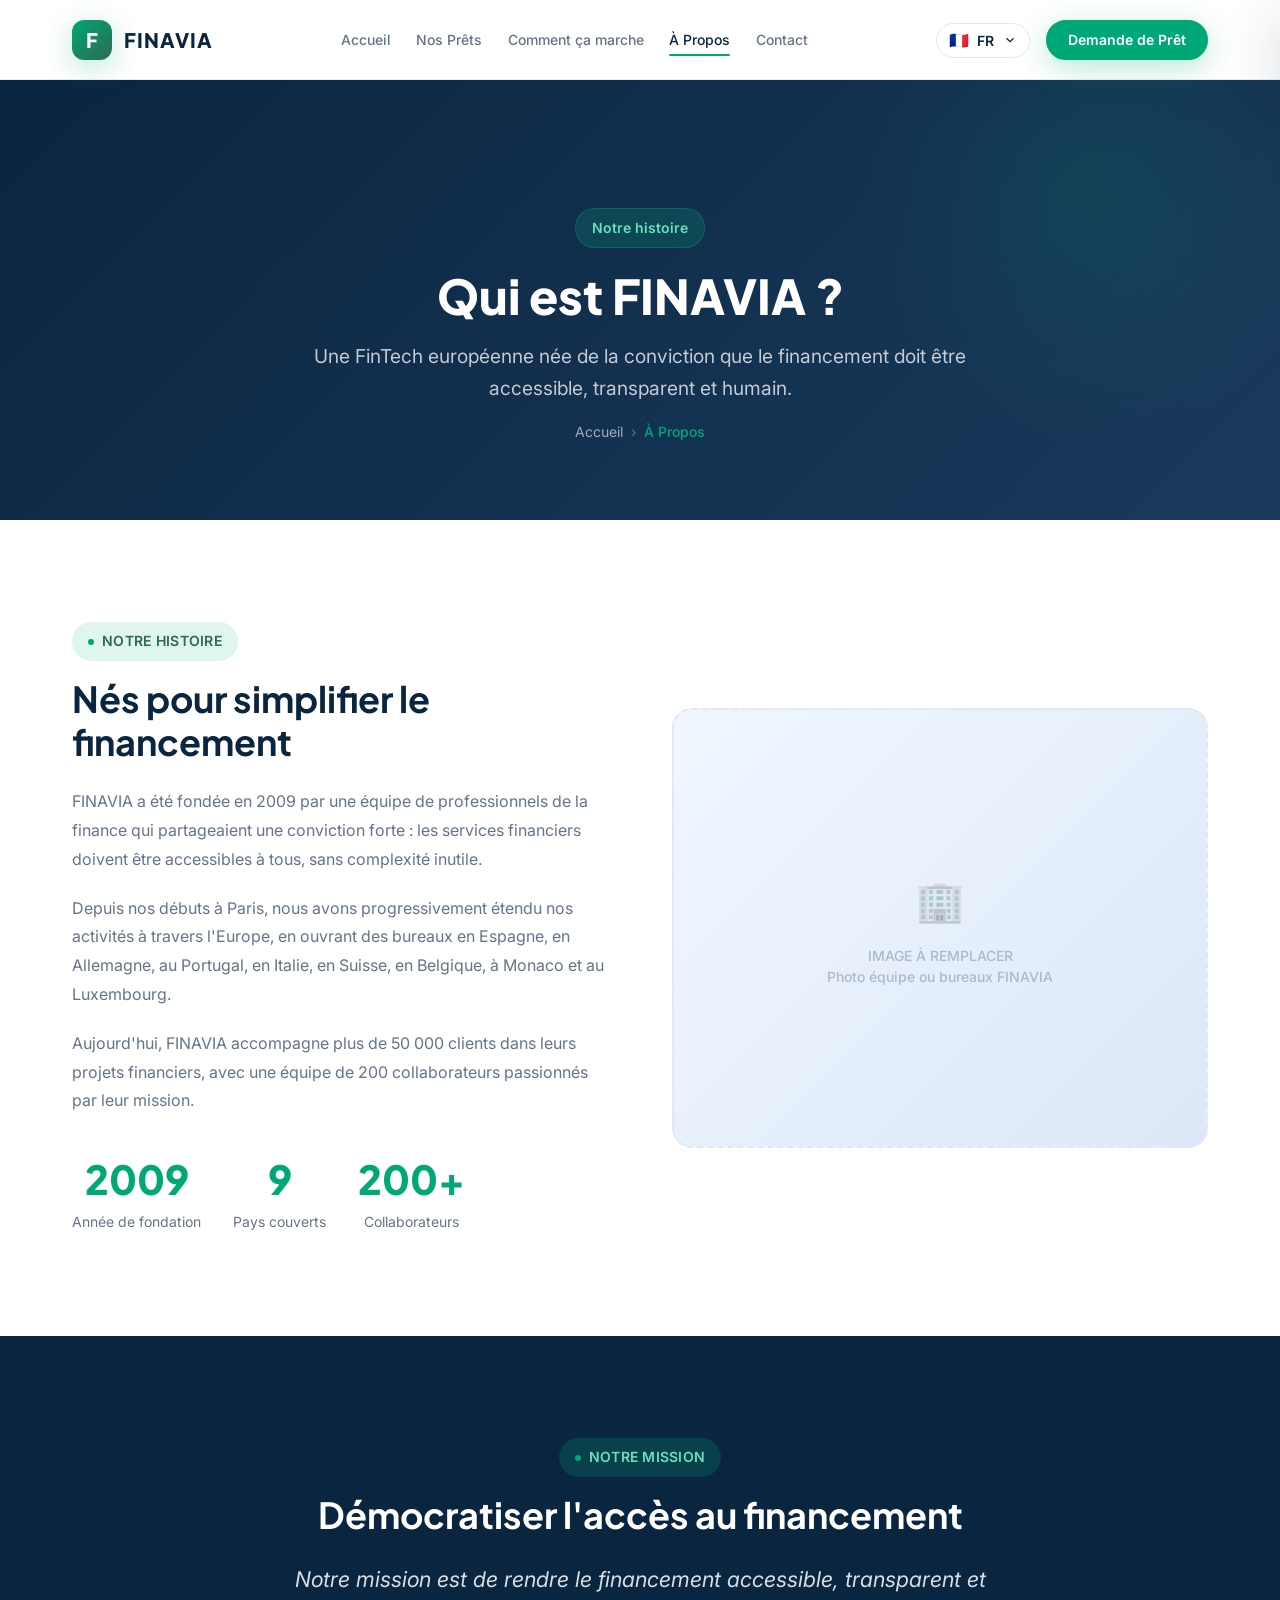
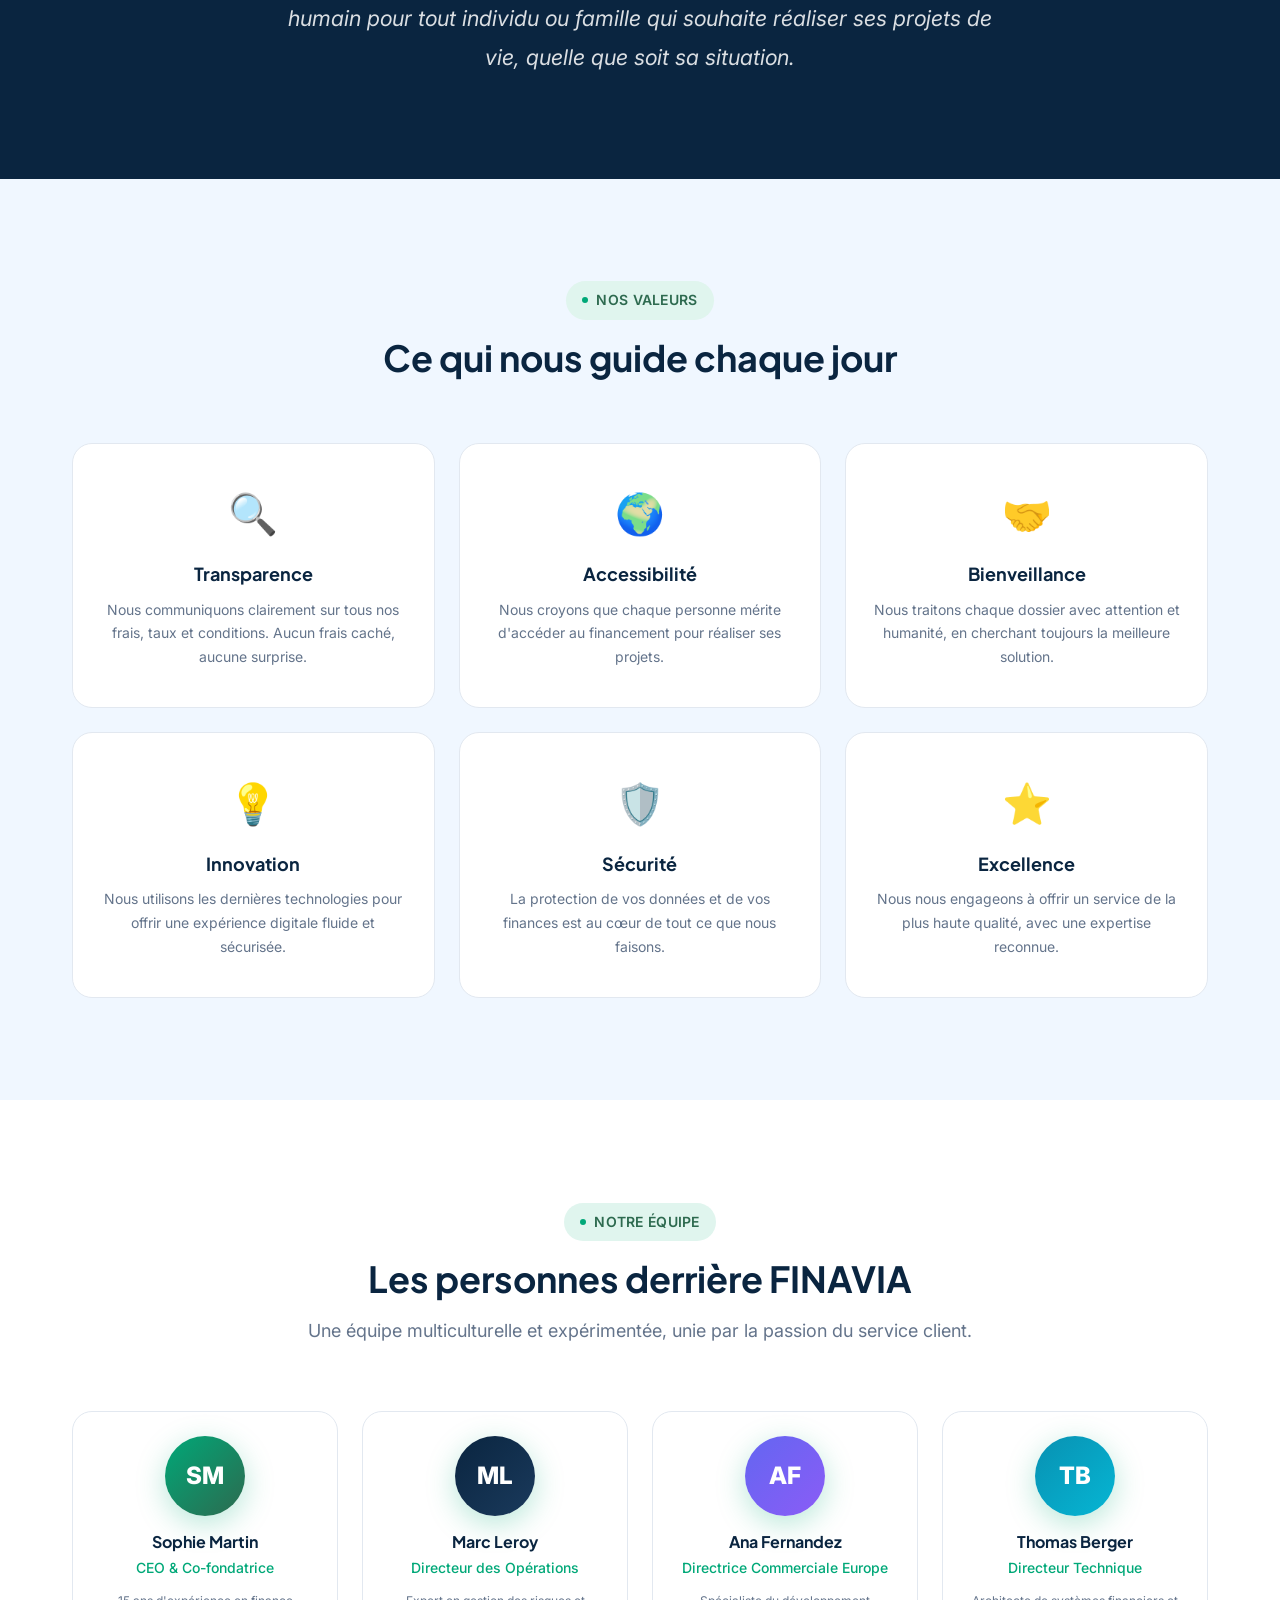
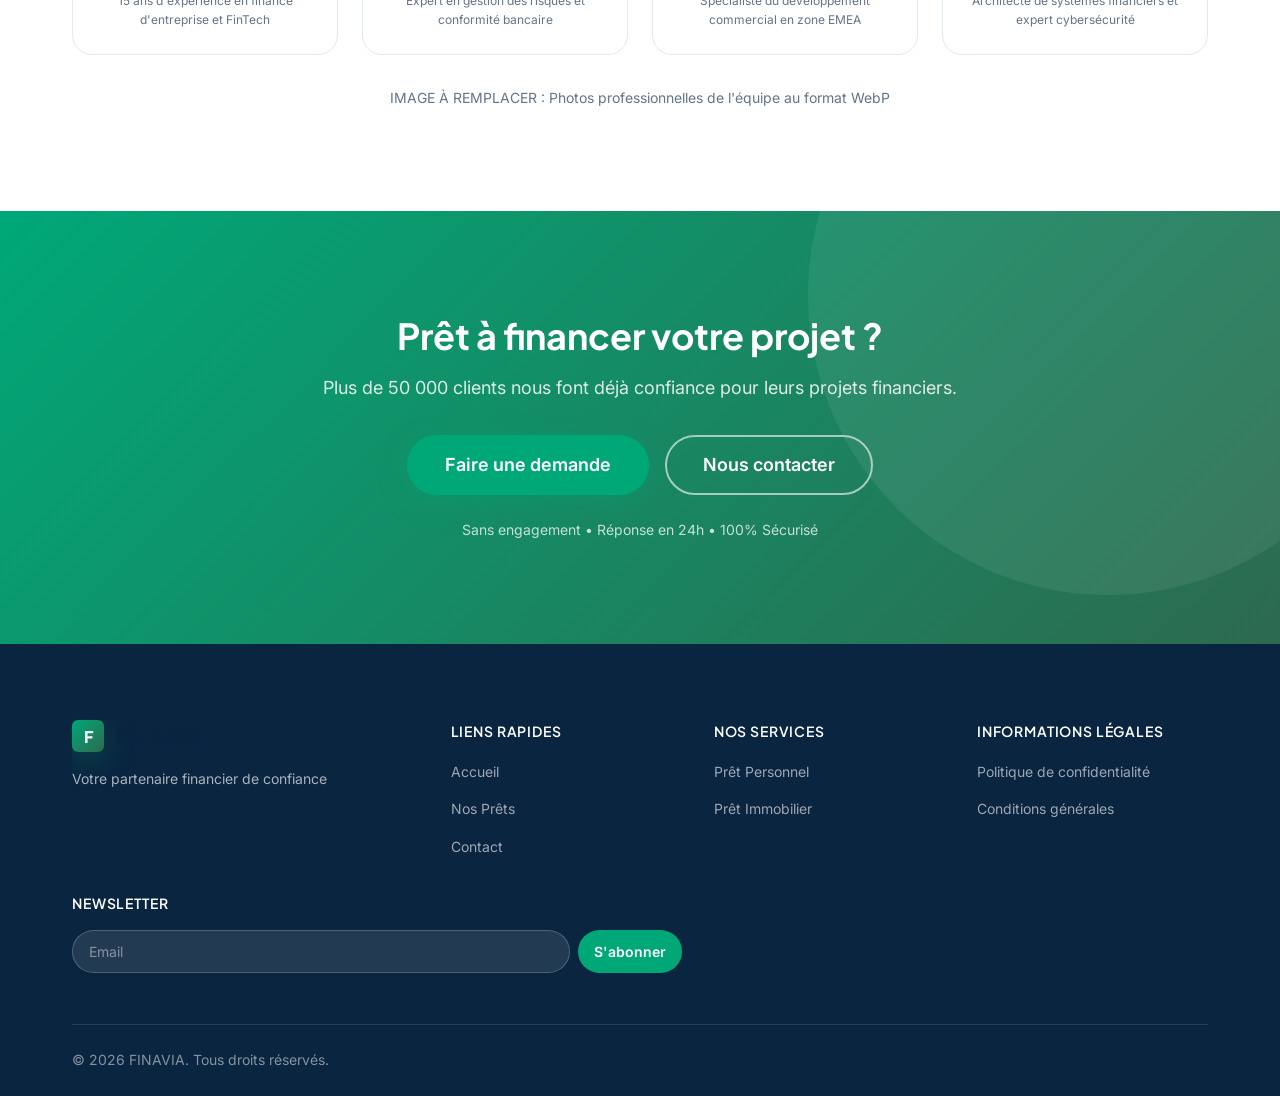
==== commit 6dfc13b7: "Commit4" ====
--- a/a-propos.html
+++ b/a-propos.html
@@ -1,160 +1,645 @@
-<!DOCTYPE html>
+<!doctype html>
 <html lang="fr">
-<head>
-  <meta charset="UTF-8">
-  <meta name="viewport" content="width=device-width, initial-scale=1.0">
-  <title>À Propos – L'histoire de FINAVIA | Financement européen</title>
-  <meta name="description" content="Découvrez FINAVIA : notre histoire, notre mission, nos valeurs et notre équipe. Une FinTech européenne dédiée à rendre le financement accessible à tous.">
-  <link rel="icon" type="image/svg+xml" href="assets/favicon.svg">
-  <link rel="preconnect" href="https://fonts.googleapis.com">
-  <link href="https://fonts.googleapis.com/css2?family=Plus+Jakarta+Sans:wght@400;500;600;700;800&family=Inter:wght@400;500;600;700&display=swap" rel="stylesheet">
-  <link rel="stylesheet" href="css/main.css">
-  <link rel="stylesheet" href="css/animations.css">
-  <link rel="stylesheet" href="css/responsive.css">
-</head>
-<body>
-  <a class="skip-link" href="#main-content">Aller au contenu principal</a>
-  <div class="mobile-overlay" id="mobileOverlay"></div>
-  <header class="site-header" id="site-header">
-    <div class="container header-inner">
-      <a href="index.html" class="header-logo"><div class="logo-icon">F</div><span class="logo-text">FINAVIA</span></a>
-      <nav class="header-nav"><ul class="nav-list">
-        <li><a href="index.html" class="nav-link" data-i18n="nav.home">Accueil</a></li>
-        <li><a href="nos-prets.html" class="nav-link" data-i18n="nav.loans">Nos Prêts</a></li>
-        <li><a href="comment-ca-marche.html" class="nav-link" data-i18n="nav.howItWorks">Comment ça marche</a></li>
-        <li><a href="a-propos.html" class="nav-link" data-i18n="nav.about">À Propos</a></li>
-        <li><a href="contact.html" class="nav-link" data-i18n="nav.contact">Contact</a></li>
-      </ul></nav>
-      <div class="header-actions">
-        <div class="lang-switcher" id="langSwitcher"><button class="lang-current" id="langCurrent" aria-haspopup="true" aria-expanded="false"><span class="lang-flag" id="currentFlag">🇫🇷</span><span class="lang-code" id="currentCode">FR</span><svg class="lang-chevron" viewBox="0 0 24 24" fill="none" stroke="currentColor" stroke-width="2"><polyline points="6 9 12 15 18 9"/></svg></button><div class="lang-dropdown" id="langDropdown" role="menu"><button class="lang-option" data-lang="fr">🇫🇷 Français</button><button class="lang-option" data-lang="es">🇪🇸 Español</button><button class="lang-option" data-lang="de">🇩🇪 Deutsch</button><button class="lang-option" data-lang="pt">🇵🇹 Português</button><button class="lang-option" data-lang="it">🇮🇹 Italiano</button></div></div>
-        <a href="demande-de-pret.html" class="btn btn-primary btn-sm" data-i18n="nav.apply">Demande</a>
-        <button class="hamburger" id="hamburger" aria-label="Menu" aria-expanded="false"><span class="hamburger-line"></span><span class="hamburger-line"></span><span class="hamburger-line"></span></button>
+  <head>
+    <meta charset="UTF-8" />
+    <meta name="viewport" content="width=device-width, initial-scale=1.0" />
+    <title>À Propos – L'histoire de FINAVIA | Financement européen</title>
+    <meta
+      name="description"
+      content="Découvrez FINAVIA : notre histoire, notre mission, nos valeurs et notre équipe. Une FinTech européenne dédiée à rendre le financement accessible à tous."
+    />
+    <link rel="icon" type="image/svg+xml" href="assets/favicon.svg" />
+    <link rel="preconnect" href="https://fonts.googleapis.com" />
+    <link
+      href="https://fonts.googleapis.com/css2?family=Plus+Jakarta+Sans:wght@400;500;600;700;800&family=Inter:wght@400;500;600;700&display=swap"
+      rel="stylesheet"
+    />
+    <link rel="stylesheet" href="css/main.css" />
+    <link rel="stylesheet" href="css/animations.css" />
+    <link rel="stylesheet" href="css/responsive.css" />
+  </head>
+  <body>
+    <a class="skip-link" href="#main-content">Aller au contenu principal</a>
+    <div class="mobile-overlay" id="mobileOverlay"></div>
+    <header class="site-header" id="site-header">
+      <div class="container header-inner">
+        <a href="index.html" class="header-logo"
+          ><div class="logo-icon">F</div>
+          <span class="logo-text">FINAVIA</span></a
+        >
+        <nav class="header-nav">
+          <ul class="nav-list">
+            <li>
+              <a href="index.html" class="nav-link" data-i18n="nav.home"
+                >Accueil</a
+              >
+            </li>
+            <li>
+              <a href="nos-prets.html" class="nav-link" data-i18n="nav.loans"
+                >Nos Prêts</a
+              >
+            </li>
+            <li>
+              <a
+                href="comment-ca-marche.html"
+                class="nav-link"
+                data-i18n="nav.howItWorks"
+                >Comment ça marche</a
+              >
+            </li>
+            <li>
+              <a href="a-propos.html" class="nav-link" data-i18n="nav.about"
+                >À Propos</a
+              >
+            </li>
+            <li>
+              <a href="contact.html" class="nav-link" data-i18n="nav.contact"
+                >Contact</a
+              >
+            </li>
+          </ul>
+        </nav>
+        <div class="header-actions">
+          <div class="lang-switcher" id="langSwitcher">
+            <button
+              class="lang-current"
+              id="langCurrent"
+              aria-haspopup="true"
+              aria-expanded="false"
+            >
+              <span class="lang-flag" id="currentFlag">🇫🇷</span
+              ><span class="lang-code" id="currentCode">FR</span
+              ><svg
+                class="lang-chevron"
+                viewBox="0 0 24 24"
+                fill="none"
+                stroke="currentColor"
+                stroke-width="2"
+              >
+                <polyline points="6 9 12 15 18 9" />
+              </svg>
+            </button>
+            <div class="lang-dropdown" id="langDropdown" role="menu">
+              <button class="lang-option" data-lang="fr">🇫🇷 Français</button
+              ><button class="lang-option" data-lang="es">🇪🇸 Español</button
+              ><button class="lang-option" data-lang="de">🇩🇪 Deutsch</button
+              ><button class="lang-option" data-lang="pt">🇵🇹 Português</button
+              ><button class="lang-option" data-lang="it">🇮🇹 Italiano</button>
+            </div>
+          </div>
+          <a
+            href="demande-de-pret.html"
+            class="btn btn-primary btn-sm"
+            data-i18n="nav.apply"
+            >Demande</a
+          >
+          <button
+            class="hamburger"
+            id="hamburger"
+            aria-label="Menu"
+            aria-expanded="false"
+          >
+            <span class="hamburger-line"></span
+            ><span class="hamburger-line"></span
+            ><span class="hamburger-line"></span>
+          </button>
+        </div>
       </div>
-    </div>
-    <div class="mobile-menu" id="mobileMenu" aria-hidden="true"><div class="mobile-menu-inner"><div class="mobile-menu-header"><a href="index.html" class="header-logo"><div class="logo-icon logo-icon--sm">F</div><span class="logo-text">FINAVIA</span></a><button class="mobile-menu-close" id="mobileClose"><svg viewBox="0 0 24 24" fill="none" stroke="currentColor" stroke-width="2"><line x1="18" y1="6" x2="6" y2="18"/><line x1="6" y1="6" x2="18" y2="18"/></svg></button></div><nav><ul class="mobile-nav-list"><li><a href="index.html" class="mobile-nav-link" data-i18n="nav.home">Accueil</a></li><li><a href="nos-prets.html" class="mobile-nav-link" data-i18n="nav.loans">Nos Prêts</a></li><li><a href="comment-ca-marche.html" class="mobile-nav-link" data-i18n="nav.howItWorks">Comment ça marche</a></li><li><a href="a-propos.html" class="mobile-nav-link" data-i18n="nav.about">À Propos</a></li><li><a href="contact.html" class="mobile-nav-link" data-i18n="nav.contact">Contact</a></li><li><a href="demande-de-pret.html" class="mobile-nav-link mobile-cta" data-i18n="nav.apply">Demande de Prêt</a></li></ul></nav><div class="mobile-lang-section"><p class="mobile-lang-title">Langue</p><div class="mobile-lang-grid"><button class="mobile-lang-btn active" data-lang="fr">🇫🇷 FR</button><button class="mobile-lang-btn" data-lang="es">🇪🇸 ES</button><button class="mobile-lang-btn" data-lang="de">🇩🇪 DE</button><button class="mobile-lang-btn" data-lang="pt">🇵🇹 PT</button><button class="mobile-lang-btn" data-lang="it">🇮🇹 IT</button></div></div></div></div>
-  </header>
-
-  <main id="main-content">
-    <section class="page-hero">
-      <div class="container page-hero-content">
-        <span class="page-hero-badge" data-i18n="about.hero.badge">Notre histoire</span>
-        <h1 class="page-hero-title" data-i18n="about.hero.title">Qui est FINAVIA ?</h1>
-        <p class="page-hero-subtitle" data-i18n="about.hero.subtitle">Une FinTech européenne née de la conviction que le financement doit être accessible, transparent et humain.</p>
-        <nav class="breadcrumb"><a href="index.html" data-i18n="nav.home">Accueil</a><span class="breadcrumb-sep">›</span><span class="breadcrumb-current" data-i18n="nav.about">À Propos</span></nav>
+      <div class="mobile-menu" id="mobileMenu" aria-hidden="true">
+        <div class="mobile-menu-inner">
+          <div class="mobile-menu-header">
+            <a href="index.html" class="header-logo"
+              ><div class="logo-icon logo-icon--sm">F</div>
+              <span class="logo-text">FINAVIA</span></a
+            ><button class="mobile-menu-close" id="mobileClose">
+              <svg
+                viewBox="0 0 24 24"
+                fill="none"
+                stroke="currentColor"
+                stroke-width="2"
+              >
+                <line x1="18" y1="6" x2="6" y2="18" />
+                <line x1="6" y1="6" x2="18" y2="18" />
+              </svg>
+            </button>
+          </div>
+          <nav>
+            <ul class="mobile-nav-list">
+              <li>
+                <a
+                  href="index.html"
+                  class="mobile-nav-link"
+                  data-i18n="nav.home"
+                  >Accueil</a
+                >
+              </li>
+              <li>
+                <a
+                  href="nos-prets.html"
+                  class="mobile-nav-link"
+                  data-i18n="nav.loans"
+                  >Nos Prêts</a
+                >
+              </li>
+              <li>
+                <a
+                  href="comment-ca-marche.html"
+                  class="mobile-nav-link"
+                  data-i18n="nav.howItWorks"
+                  >Comment ça marche</a
+                >
+              </li>
+              <li>
+                <a
+                  href="a-propos.html"
+                  class="mobile-nav-link"
+                  data-i18n="nav.about"
+                  >À Propos</a
+                >
+              </li>
+              <li>
+                <a
+                  href="contact.html"
+                  class="mobile-nav-link"
+                  data-i18n="nav.contact"
+                  >Contact</a
+                >
+              </li>
+              <li>
+                <a
+                  href="demande-de-pret.html"
+                  class="mobile-nav-link mobile-cta"
+                  data-i18n="nav.apply"
+                  >Demande de Prêt</a
+                >
+              </li>
+            </ul>
+          </nav>
+          <div class="mobile-lang-section">
+            <p class="mobile-lang-title">Langue</p>
+            <div class="mobile-lang-grid">
+              <button class="mobile-lang-btn active" data-lang="fr">
+                🇫🇷 FR</button
+              ><button class="mobile-lang-btn" data-lang="es">🇪🇸 ES</button
+              ><button class="mobile-lang-btn" data-lang="de">🇩🇪 DE</button
+              ><button class="mobile-lang-btn" data-lang="pt">🇵🇹 PT</button
+              ><button class="mobile-lang-btn" data-lang="it">🇮🇹 IT</button>
+            </div>
+          </div>
+        </div>
       </div>
-    </section>
-
-    <!-- NOTRE HISTOIRE -->
-    <section class="section">
+    </header>
+
+    <main id="main-content">
+      <section class="page-hero">
+        <div class="container page-hero-content">
+          <span class="page-hero-badge" data-i18n="about.hero.badge"
+            >Notre histoire</span
+          >
+          <h1 class="page-hero-title" data-i18n="about.hero.title">
+            Qui est FINAVIA ?
+          </h1>
+          <p class="page-hero-subtitle" data-i18n="about.hero.subtitle">
+            Une FinTech européenne née de la conviction que le financement doit
+            être accessible, transparent et humain.
+          </p>
+          <nav class="breadcrumb">
+            <a href="index.html" data-i18n="nav.home">Accueil</a
+            ><span class="breadcrumb-sep">›</span
+            ><span class="breadcrumb-current" data-i18n="nav.about"
+              >À Propos</span
+            >
+          </nav>
+        </div>
+      </section>
+
+      <!-- NOTRE HISTOIRE -->
+      <section class="section">
+        <div class="container">
+          <div
+            style="
+              display: grid;
+              grid-template-columns: 1fr 1fr;
+              gap: clamp(2rem, 5vw, 5rem);
+              align-items: center;
+            "
+          >
+            <div class="reveal-left">
+              <span class="section-badge" data-i18n="about.story.badge"
+                >Notre histoire</span
+              >
+              <h2
+                class="section-title"
+                style="text-align: left; margin-bottom: 1.5rem"
+                data-i18n="about.story.title"
+              >
+                Nés pour simplifier le financement
+              </h2>
+              <p
+                style="
+                  color: var(--clr-text-muted);
+                  line-height: 1.8;
+                  margin-bottom: 1.25rem;
+                "
+                data-i18n="about.story.p1"
+              >
+                FINAVIA a été fondée en 2009 par une équipe de professionnels de
+                la finance qui partageaient une conviction forte : les services
+                financiers doivent être accessibles à tous, sans complexité
+                inutile.
+              </p>
+              <p
+                style="
+                  color: var(--clr-text-muted);
+                  line-height: 1.8;
+                  margin-bottom: 1.25rem;
+                "
+                data-i18n="about.story.p2"
+              >
+                Depuis nos débuts à Paris, nous avons progressivement étendu nos
+                activités à travers l'Europe, en ouvrant des bureaux en Espagne,
+                en Allemagne, au Portugal, en Italie, en Suisse, en Belgique, à
+                Monaco et au Luxembourg.
+              </p>
+              <p
+                style="
+                  color: var(--clr-text-muted);
+                  line-height: 1.8;
+                  margin-bottom: 2rem;
+                "
+                data-i18n="about.story.p3"
+              >
+                Aujourd'hui, FINAVIA accompagne plus de 50 000 clients dans
+                leurs projets financiers, avec une équipe de 200 collaborateurs
+                passionnés par leur mission.
+              </p>
+              <div style="display: flex; gap: 2rem; flex-wrap: wrap">
+                <div style="text-align: center">
+                  <div
+                    style="
+                      font-family: var(--font-display);
+                      font-size: 2.5rem;
+                      font-weight: 800;
+                      color: var(--clr-secondary);
+                    "
+                  >
+                    2009
+                  </div>
+                  <div
+                    style="font-size: 0.875rem; color: var(--clr-text-muted)"
+                  >
+                    Année de fondation
+                  </div>
+                </div>
+                <div style="text-align: center">
+                  <div
+                    style="
+                      font-family: var(--font-display);
+                      font-size: 2.5rem;
+                      font-weight: 800;
+                      color: var(--clr-secondary);
+                    "
+                  >
+                    9
+                  </div>
+                  <div
+                    style="font-size: 0.875rem; color: var(--clr-text-muted)"
+                  >
+                    Pays couverts
+                  </div>
+                </div>
+                <div style="text-align: center">
+                  <div
+                    style="
+                      font-family: var(--font-display);
+                      font-size: 2.5rem;
+                      font-weight: 800;
+                      color: var(--clr-secondary);
+                    "
+                  >
+                    200+
+                  </div>
+                  <div
+                    style="font-size: 0.875rem; color: var(--clr-text-muted)"
+                  >
+                    Collaborateurs
+                  </div>
+                </div>
+              </div>
+            </div>
+            <div class="reveal-right">
+              <div class="img-placeholder" style="min-height: 440px">
+                <div class="img-placeholder-icon">🏢</div>
+                <p class="img-placeholder-text">
+                  IMAGE À REMPLACER<br />Photo équipe ou bureaux FINAVIA
+                </p>
+              </div>
+            </div>
+          </div>
+        </div>
+      </section>
+
+      <!-- MISSION -->
+      <section class="section section--dark">
+        <div
+          class="container"
+          style="text-align: center; max-width: 800px; margin: 0 auto"
+        >
+          <span
+            class="section-badge"
+            style="background: rgba(0, 168, 120, 0.2); color: #6ae0b8"
+            data-i18n="about.mission.badge"
+            >Notre mission</span
+          >
+          <h2 class="section-title" data-i18n="about.mission.title">
+            Démocratiser l'accès au financement
+          </h2>
+          <p
+            style="
+              font-size: clamp(1.1rem, 2vw, 1.35rem);
+              color: rgba(255, 255, 255, 0.85);
+              line-height: 1.8;
+              font-style: italic;
+              margin-top: 1.5rem;
+            "
+            data-i18n="about.mission.text"
+          >
+            "Notre mission est de rendre le financement accessible, transparent
+            et humain pour tout individu ou famille qui souhaite réaliser ses
+            projets de vie."
+          </p>
+        </div>
+      </section>
+
+      <!-- VALEURS -->
+      <section class="section section--alt">
+        <div class="container">
+          <div class="section-header">
+            <span class="section-badge" data-i18n="about.values.badge"
+              >Nos valeurs</span
+            >
+            <h2 class="section-title" data-i18n="about.values.title">
+              Ce qui nous guide chaque jour
+            </h2>
+          </div>
+          <div class="values-grid">
+            <div class="value-card">
+              <span class="value-icon">🔍</span>
+              <h3 class="value-title" data-i18n="about.val1.title">
+                Transparence
+              </h3>
+              <p class="value-desc" data-i18n="about.val1.desc">
+                Nous communiquons clairement sur tous nos frais, taux et
+                conditions. Aucun frais caché.
+              </p>
+            </div>
+            <div class="value-card">
+              <span class="value-icon">🌍</span>
+              <h3 class="value-title" data-i18n="about.val2.title">
+                Accessibilité
+              </h3>
+              <p class="value-desc" data-i18n="about.val2.desc">
+                Nous croyons que chaque personne mérite d'accéder au financement
+                pour réaliser ses projets.
+              </p>
+            </div>
+            <div class="value-card">
+              <span class="value-icon">🤝</span>
+              <h3 class="value-title" data-i18n="about.val3.title">
+                Bienveillance
+              </h3>
+              <p class="value-desc" data-i18n="about.val3.desc">
+                Nous traitons chaque dossier avec attention et humanité, en
+                cherchant toujours la meilleure solution.
+              </p>
+            </div>
+            <div class="value-card">
+              <span class="value-icon">💡</span>
+              <h3 class="value-title" data-i18n="about.val4.title">
+                Innovation
+              </h3>
+              <p class="value-desc" data-i18n="about.val4.desc">
+                Nous utilisons les dernières technologies pour offrir une
+                expérience digitale fluide et sécurisée.
+              </p>
+            </div>
+            <div class="value-card">
+              <span class="value-icon">🛡️</span>
+              <h3 class="value-title" data-i18n="about.val5.title">Sécurité</h3>
+              <p class="value-desc" data-i18n="about.val5.desc">
+                La protection de vos données et de vos finances est au cœur de
+                tout ce que nous faisons.
+              </p>
+            </div>
+            <div class="value-card">
+              <span class="value-icon">⭐</span>
+              <h3 class="value-title" data-i18n="about.val6.title">
+                Excellence
+              </h3>
+              <p class="value-desc" data-i18n="about.val6.desc">
+                Nous nous engageons à offrir un service de la plus haute
+                qualité, avec une expertise reconnue.
+              </p>
+            </div>
+          </div>
+        </div>
+      </section>
+
+      <!-- ÉQUIPE -->
+      <section class="section">
+        <div class="container">
+          <div class="section-header">
+            <span class="section-badge" data-i18n="about.team.badge"
+              >Notre équipe</span
+            >
+            <h2 class="section-title" data-i18n="about.team.title">
+              Les personnes derrière FINAVIA
+            </h2>
+            <p class="section-subtitle" data-i18n="about.team.subtitle">
+              Une équipe multiculturelle et expérimentée, unie par la passion du
+              service client.
+            </p>
+          </div>
+          <div class="team-grid">
+            <div class="team-card">
+              <div class="team-avatar">SM</div>
+              <h3 class="team-name" data-i18n="team.1.name">Sophie Martin</h3>
+              <p class="team-role" data-i18n="team.1.role">
+                CEO & Co-fondatrice
+              </p>
+              <p class="team-bio" data-i18n="team.1.bio">
+                15 ans d'expérience en finance d'entreprise et FinTech
+              </p>
+            </div>
+            <div class="team-card">
+              <div
+                class="team-avatar"
+                style="background: linear-gradient(135deg, #0a2540, #1a3a5c)"
+              >
+                ML
+              </div>
+              <h3 class="team-name" data-i18n="team.2.name">Marc Leroy</h3>
+              <p class="team-role" data-i18n="team.2.role">
+                Directeur des Opérations
+              </p>
+              <p class="team-bio" data-i18n="team.2.bio">
+                Expert en gestion des risques et conformité bancaire
+              </p>
+            </div>
+            <div class="team-card">
+              <div
+                class="team-avatar"
+                style="background: linear-gradient(135deg, #6366f1, #8b5cf6)"
+              >
+                AF
+              </div>
+              <h3 class="team-name" data-i18n="team.3.name">Ana Fernandez</h3>
+              <p class="team-role" data-i18n="team.3.role">
+                Directrice Commerciale Europe
+              </p>
+              <p class="team-bio" data-i18n="team.3.bio">
+                Spécialiste du développement commercial en zone EMEA
+              </p>
+            </div>
+            <div class="team-card">
+              <div
+                class="team-avatar"
+                style="background: linear-gradient(135deg, #0891b2, #06b6d4)"
+              >
+                TB
+              </div>
+              <h3 class="team-name" data-i18n="team.4.name">Thomas Berger</h3>
+              <p class="team-role" data-i18n="team.4.role">
+                Directeur Technique
+              </p>
+              <p class="team-bio" data-i18n="team.4.bio">
+                Architecte de systèmes financiers et expert cybersécurité
+              </p>
+            </div>
+          </div>
+          <div style="text-align: center; margin-top: 2rem">
+            <p style="color: var(--clr-text-muted); font-size: 0.875rem">
+              IMAGE À REMPLACER : Photos professionnelles de l'équipe au format
+              WebP
+            </p>
+          </div>
+        </div>
+      </section>
+
+      <!-- CTA -->
+      <section class="cta-section">
+        <div class="container cta-inner">
+          <h2 class="section-title" data-i18n="cta.title">
+            Rejoignez la famille FINAVIA
+          </h2>
+          <p class="section-subtitle">
+            Plus de 50 000 clients nous font déjà confiance pour leurs projets
+            financiers.
+          </p>
+          <div class="cta-buttons">
+            <a
+              href="demande-de-pret.html"
+              class="btn btn-primary btn-lg"
+              data-i18n="cta.button"
+              >Faire une demande</a
+            >
+            <a
+              href="contact.html"
+              class="btn btn-outline-white btn-lg"
+              data-i18n="cta.button2"
+              >Nous contacter</a
+            >
+          </div>
+          <p class="cta-note" data-i18n="cta.note">
+            Sans engagement • Réponse en 24h • 100% Sécurisé
+          </p>
+        </div>
+      </section>
+    </main>
+
+    <footer class="site-footer">
       <div class="container">
-        <div style="display:grid;grid-template-columns:1fr 1fr;gap:clamp(2rem,5vw,5rem);align-items:center;">
-          <div class="reveal-left">
-            <span class="section-badge" data-i18n="about.story.badge">Notre histoire</span>
-            <h2 class="section-title" style="text-align:left;margin-bottom:1.5rem;" data-i18n="about.story.title">Nés pour simplifier le financement</h2>
-            <p style="color:var(--clr-text-muted);line-height:1.8;margin-bottom:1.25rem;" data-i18n="about.story.p1">FINAVIA a été fondée en 2009 par une équipe de professionnels de la finance qui partageaient une conviction forte : les services financiers doivent être accessibles à tous, sans complexité inutile.</p>
-            <p style="color:var(--clr-text-muted);line-height:1.8;margin-bottom:1.25rem;" data-i18n="about.story.p2">Depuis nos débuts à Paris, nous avons progressivement étendu nos activités à travers l'Europe, en ouvrant des bureaux en Espagne, en Allemagne, au Portugal, en Italie, en Suisse, en Belgique, à Monaco et au Luxembourg.</p>
-            <p style="color:var(--clr-text-muted);line-height:1.8;margin-bottom:2rem;" data-i18n="about.story.p3">Aujourd'hui, FINAVIA accompagne plus de 50 000 clients dans leurs projets financiers, avec une équipe de 200 collaborateurs passionnés par leur mission.</p>
-            <div style="display:flex;gap:2rem;flex-wrap:wrap;">
-              <div style="text-align:center;"><div style="font-family:var(--font-display);font-size:2.5rem;font-weight:800;color:var(--clr-secondary);">2009</div><div style="font-size:0.875rem;color:var(--clr-text-muted);">Année de fondation</div></div>
-              <div style="text-align:center;"><div style="font-family:var(--font-display);font-size:2.5rem;font-weight:800;color:var(--clr-secondary);">9</div><div style="font-size:0.875rem;color:var(--clr-text-muted);">Pays couverts</div></div>
-              <div style="text-align:center;"><div style="font-family:var(--font-display);font-size:2.5rem;font-weight:800;color:var(--clr-secondary);">200+</div><div style="font-size:0.875rem;color:var(--clr-text-muted);">Collaborateurs</div></div>
-            </div>
-          </div>
-          <div class="reveal-right">
-            <div class="img-placeholder" style="min-height:440px;">
-              <div class="img-placeholder-icon">🏢</div>
-              <p class="img-placeholder-text">IMAGE À REMPLACER<br>Photo équipe ou bureaux FINAVIA</p>
-            </div>
-          </div>
+        <div class="footer-grid">
+          <div class="footer-brand">
+            <a href="index.html" class="footer-logo"
+              ><div class="logo-icon logo-icon--sm">F</div>
+              <span class="logo-text">FINAVIA</span></a
+            >
+            <p class="footer-tagline" data-i18n="footer.tagline">
+              Votre partenaire financier de confiance
+            </p>
+          </div>
+          <div class="footer-col">
+            <h3 class="footer-heading" data-i18n="footer.links">
+              Liens rapides
+            </h3>
+            <ul class="footer-links">
+              <li><a href="index.html" data-i18n="nav.home">Accueil</a></li>
+              <li>
+                <a href="nos-prets.html" data-i18n="nav.loans">Nos Prêts</a>
+              </li>
+              <li>
+                <a href="contact.html" data-i18n="nav.contact">Contact</a>
+              </li>
+            </ul>
+          </div>
+          <div class="footer-col">
+            <h3 class="footer-heading" data-i18n="footer.services">Services</h3>
+            <ul class="footer-links">
+              <li>
+                <a
+                  href="nos-prets.html#personnel"
+                  data-i18n="service.personal.title"
+                  >Prêt Personnel</a
+                >
+              </li>
+              <li>
+                <a href="nos-prets.html#immo" data-i18n="service.immo.title"
+                  >Prêt Immobilier</a
+                >
+              </li>
+            </ul>
+          </div>
+          <div class="footer-col">
+            <h3 class="footer-heading" data-i18n="footer.legal">Légal</h3>
+            <ul class="footer-links">
+              <li>
+                <a href="#" data-i18n="footer.privacy">Confidentialité</a>
+              </li>
+              <li><a href="#" data-i18n="footer.terms">CGU</a></li>
+            </ul>
+          </div>
+          <div class="footer-col">
+            <h3 class="footer-heading" data-i18n="footer.newsletter">
+              Newsletter
+            </h3>
+            <div class="newsletter-form">
+              <input
+                type="email"
+                class="newsletter-input"
+                id="newsletterEmail"
+                placeholder="Email"
+              /><button
+                class="newsletter-btn"
+                id="newsletterBtn"
+                data-i18n="footer.newsletter.btn"
+              >
+                S'abonner
+              </button>
+            </div>
+          </div>
+        </div>
+        <div class="footer-bottom">
+          <p class="footer-copy">
+            © <span id="currentYear">2024</span> FINAVIA.
+            <span data-i18n="footer.rights">Tous droits réservés</span>.
+          </p>
         </div>
       </div>
-    </section>
-
-    <!-- MISSION -->
-    <section class="section section--dark">
-      <div class="container" style="text-align:center;max-width:800px;margin:0 auto;">
-        <span class="section-badge" style="background:rgba(0,168,120,0.2);color:#6AE0B8;" data-i18n="about.mission.badge">Notre mission</span>
-        <h2 class="section-title" data-i18n="about.mission.title">Démocratiser l'accès au financement</h2>
-        <p style="font-size:clamp(1.1rem,2vw,1.35rem);color:rgba(255,255,255,0.85);line-height:1.8;font-style:italic;margin-top:1.5rem;" data-i18n="about.mission.text">"Notre mission est de rendre le financement accessible, transparent et humain pour tout individu ou famille qui souhaite réaliser ses projets de vie."</p>
-      </div>
-    </section>
-
-    <!-- VALEURS -->
-    <section class="section section--alt">
-      <div class="container">
-        <div class="section-header">
-          <span class="section-badge" data-i18n="about.values.badge">Nos valeurs</span>
-          <h2 class="section-title" data-i18n="about.values.title">Ce qui nous guide chaque jour</h2>
-        </div>
-        <div class="values-grid">
-          <div class="value-card"><span class="value-icon">🔍</span><h3 class="value-title" data-i18n="about.val1.title">Transparence</h3><p class="value-desc" data-i18n="about.val1.desc">Nous communiquons clairement sur tous nos frais, taux et conditions. Aucun frais caché.</p></div>
-          <div class="value-card"><span class="value-icon">🌍</span><h3 class="value-title" data-i18n="about.val2.title">Accessibilité</h3><p class="value-desc" data-i18n="about.val2.desc">Nous croyons que chaque personne mérite d'accéder au financement pour réaliser ses projets.</p></div>
-          <div class="value-card"><span class="value-icon">🤝</span><h3 class="value-title" data-i18n="about.val3.title">Bienveillance</h3><p class="value-desc" data-i18n="about.val3.desc">Nous traitons chaque dossier avec attention et humanité, en cherchant toujours la meilleure solution.</p></div>
-          <div class="value-card"><span class="value-icon">💡</span><h3 class="value-title" data-i18n="about.val4.title">Innovation</h3><p class="value-desc" data-i18n="about.val4.desc">Nous utilisons les dernières technologies pour offrir une expérience digitale fluide et sécurisée.</p></div>
-          <div class="value-card"><span class="value-icon">🛡️</span><h3 class="value-title" data-i18n="about.val5.title">Sécurité</h3><p class="value-desc" data-i18n="about.val5.desc">La protection de vos données et de vos finances est au cœur de tout ce que nous faisons.</p></div>
-          <div class="value-card"><span class="value-icon">⭐</span><h3 class="value-title" data-i18n="about.val6.title">Excellence</h3><p class="value-desc" data-i18n="about.val6.desc">Nous nous engageons à offrir un service de la plus haute qualité, avec une expertise reconnue.</p></div>
-        </div>
-      </div>
-    </section>
-
-    <!-- ÉQUIPE -->
-    <section class="section">
-      <div class="container">
-        <div class="section-header">
-          <span class="section-badge" data-i18n="about.team.badge">Notre équipe</span>
-          <h2 class="section-title" data-i18n="about.team.title">Les personnes derrière FINAVIA</h2>
-          <p class="section-subtitle" data-i18n="about.team.subtitle">Une équipe multiculturelle et expérimentée, unie par la passion du service client.</p>
-        </div>
-        <div class="team-grid">
-          <div class="team-card">
-            <div class="team-avatar">SM</div>
-            <h3 class="team-name" data-i18n="team.1.name">Sophie Martin</h3>
-            <p class="team-role" data-i18n="team.1.role">CEO & Co-fondatrice</p>
-            <p class="team-bio" data-i18n="team.1.bio">15 ans d'expérience en finance d'entreprise et FinTech</p>
-          </div>
-          <div class="team-card">
-            <div class="team-avatar" style="background:linear-gradient(135deg,#0A2540,#1a3a5c);">ML</div>
-            <h3 class="team-name" data-i18n="team.2.name">Marc Leroy</h3>
-            <p class="team-role" data-i18n="team.2.role">Directeur des Opérations</p>
-            <p class="team-bio" data-i18n="team.2.bio">Expert en gestion des risques et conformité bancaire</p>
-          </div>
-          <div class="team-card">
-            <div class="team-avatar" style="background:linear-gradient(135deg,#6366f1,#8b5cf6);">AF</div>
-            <h3 class="team-name" data-i18n="team.3.name">Ana Fernandez</h3>
-            <p class="team-role" data-i18n="team.3.role">Directrice Commerciale Europe</p>
-            <p class="team-bio" data-i18n="team.3.bio">Spécialiste du développement commercial en zone EMEA</p>
-          </div>
-          <div class="team-card">
-            <div class="team-avatar" style="background:linear-gradient(135deg,#0891b2,#06b6d4);">TB</div>
-            <h3 class="team-name" data-i18n="team.4.name">Thomas Berger</h3>
-            <p class="team-role" data-i18n="team.4.role">Directeur Technique</p>
-            <p class="team-bio" data-i18n="team.4.bio">Architecte de systèmes financiers et expert cybersécurité</p>
-          </div>
-        </div>
-        <div style="text-align:center;margin-top:2rem;">
-          <p style="color:var(--clr-text-muted);font-size:0.875rem;">IMAGE À REMPLACER : Photos professionnelles de l'équipe au format WebP</p>
-        </div>
-      </div>
-    </section>
-
-    <!-- CTA -->
-    <section class="cta-section">
-      <div class="container cta-inner">
-        <h2 class="section-title" data-i18n="cta.title">Rejoignez la famille FINAVIA</h2>
-        <p class="section-subtitle">Plus de 50 000 clients nous font déjà confiance pour leurs projets financiers.</p>
-        <div class="cta-buttons">
-          <a href="demande-de-pret.html" class="btn btn-primary btn-lg" data-i18n="cta.button">Faire une demande</a>
-          <a href="contact.html" class="btn btn-outline-white btn-lg" data-i18n="cta.button2">Nous contacter</a>
-        </div>
-        <p class="cta-note" data-i18n="cta.note">Sans engagement • Réponse en 24h • 100% Sécurisé</p>
-      </div>
-    </section>
-  </main>
-
-  <footer class="site-footer"><div class="container"><div class="footer-grid"><div class="footer-brand"><a href="index.html" class="footer-logo"><div class="logo-icon logo-icon--sm">F</div><span class="logo-text">FINAVIA</span></a><p class="footer-tagline" data-i18n="footer.tagline">Votre partenaire financier de confiance</p></div><div class="footer-col"><h3 class="footer-heading" data-i18n="footer.links">Liens rapides</h3><ul class="footer-links"><li><a href="index.html" data-i18n="nav.home">Accueil</a></li><li><a href="nos-prets.html" data-i18n="nav.loans">Nos Prêts</a></li><li><a href="contact.html" data-i18n="nav.contact">Contact</a></li></ul></div><div class="footer-col"><h3 class="footer-heading" data-i18n="footer.services">Services</h3><ul class="footer-links"><li><a href="nos-prets.html#personnel" data-i18n="service.personal.title">Prêt Personnel</a></li><li><a href="nos-prets.html#immo" data-i18n="service.immo.title">Prêt Immobilier</a></li></ul></div><div class="footer-col"><h3 class="footer-heading" data-i18n="footer.legal">Légal</h3><ul class="footer-links"><li><a href="#" data-i18n="footer.privacy">Confidentialité</a></li><li><a href="#" data-i18n="footer.terms">CGU</a></li></ul></div><div class="footer-col"><h3 class="footer-heading" data-i18n="footer.newsletter">Newsletter</h3><div class="newsletter-form"><input type="email" class="newsletter-input" id="newsletterEmail" placeholder="Email"><button class="newsletter-btn" id="newsletterBtn" data-i18n="footer.newsletter.btn">S'abonner</button></div></div></div><div class="footer-bottom"><p class="footer-copy">© <span id="currentYear">2024</span> FINAVIA. <span data-i18n="footer.rights">Tous droits réservés</span>.</p></div></div></footer>
-
-  <script src="js/i18n.js"></script>
-  <script src="js/main.js"></script>
-  <script src="js/animations.js"></script>
-</body>
+    </footer>
+
+    <script src="js/i18n.js"></script>
+    <script src="js/main.js"></script>
+    <script src="js/animations.js"></script>
+  </body>
 </html>
--- a/css/main.css
+++ b/css/main.css
@@ -1780,8 +1780,6 @@
   height: 16px;
 }
 
-.footer-col {}
-
 .footer-heading {
   font-family: var(--font-display);
   font-size: var(--text-sm);
@@ -2399,8 +2397,6 @@
   direction: ltr;
 }
 
-.loan-content {}
-
 .loan-badge {
   display: inline-flex;
   align-items: center;
--- a/css/responsive.css
+++ b/css/responsive.css
@@ -56,6 +56,44 @@
   .header-actions .btn {
     display: none;
   }
+
+  /* --- RÈGLES D'AFFICHAGE DU MENU MOBILE ET DE L'OVERLAY (À RAJOUTER) --- */
+#mobileMenu {
+  position: fixed;
+  top: 0;
+  right: -100%; /* Caché par défaut à droite */
+  width: 100%;
+  max-width: 400px;
+  height: 100vh;
+  background: #0A2540; /* Teinte principale FINAVIA */
+  z-index: 9999;
+  transition: right 0.4s ease;
+  overflow-y: auto;
+}
+
+/* Déclenchement de l'apparition lors du clic géré par main.js */
+#mobileMenu.open {
+  right: 0; 
+}
+
+#mobileOverlay {
+  position: fixed;
+  top: 0;
+  left: 0;
+  width: 100vw;
+  height: 100vh;
+  background: rgba(0, 0, 0, 0.5);
+  backdrop-filter: blur(4px);
+  z-index: 9998;
+  opacity: 0;
+  pointer-events: none;
+  transition: opacity 0.3s ease;
+}
+
+#mobileOverlay.visible {
+  opacity: 1;
+  pointer-events: auto;
+}
 
   /* --- Hero --- */
   .hero-inner {
@@ -734,7 +772,6 @@
 }
 
 /* Tous les éléments full-width restent dans le viewport */
-.site-header,
 .hero,
 .stats-section,
 .section,
@@ -772,3 +809,33 @@
   min-width: 0;
   overflow: hidden;
 }
+
+/* =============================================
+   12. GRILLE DES BUREAUX EUROPE (CONTACT)
+   ============================================= */
+
+/* Style par défaut : Ordinateur (3 colonnes) */
+.offices-grid {
+  display: grid;
+  grid-template-columns: repeat(3, 1fr);
+  gap: 1.5rem;
+  margin-top: 2rem;
+}
+
+/* Tablette portrait (max 768px) : passage à 2 colonnes */
+@media (max-width: 768px) {
+  .offices-grid {
+    grid-template-columns: repeat(2, 1fr);
+    gap: 1.25rem;
+  }
+}
+
+/* Mobile (max 640px) : passage à une seule colonne */
+@media (max-width: 640px) {
+  .offices-grid {
+    grid-template-columns: 1fr;
+    gap: 1rem;
+    max-width: 400px; /* Aligne la largeur max sur les autres grilles de ton app */
+    margin: 2rem auto 0; /* Centre la colonne si l'écran est un peu plus large */
+  }
+}
